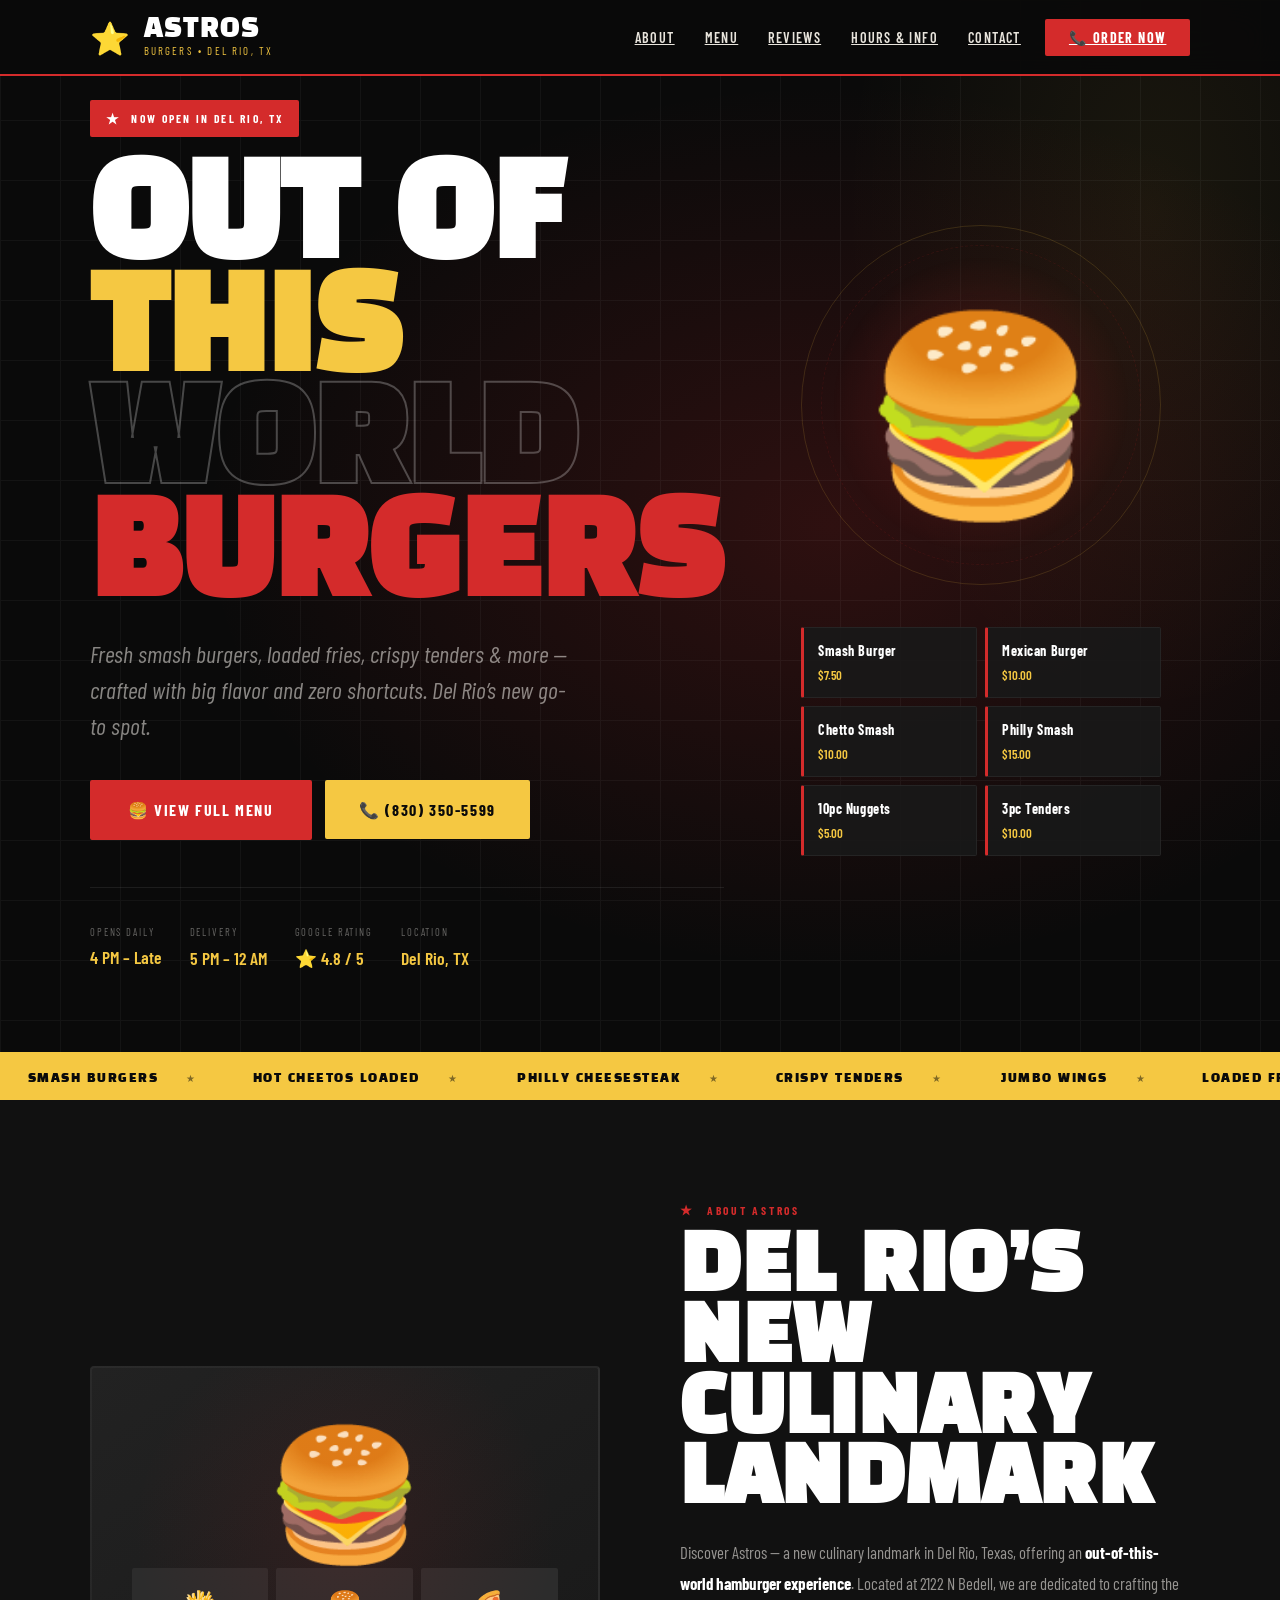
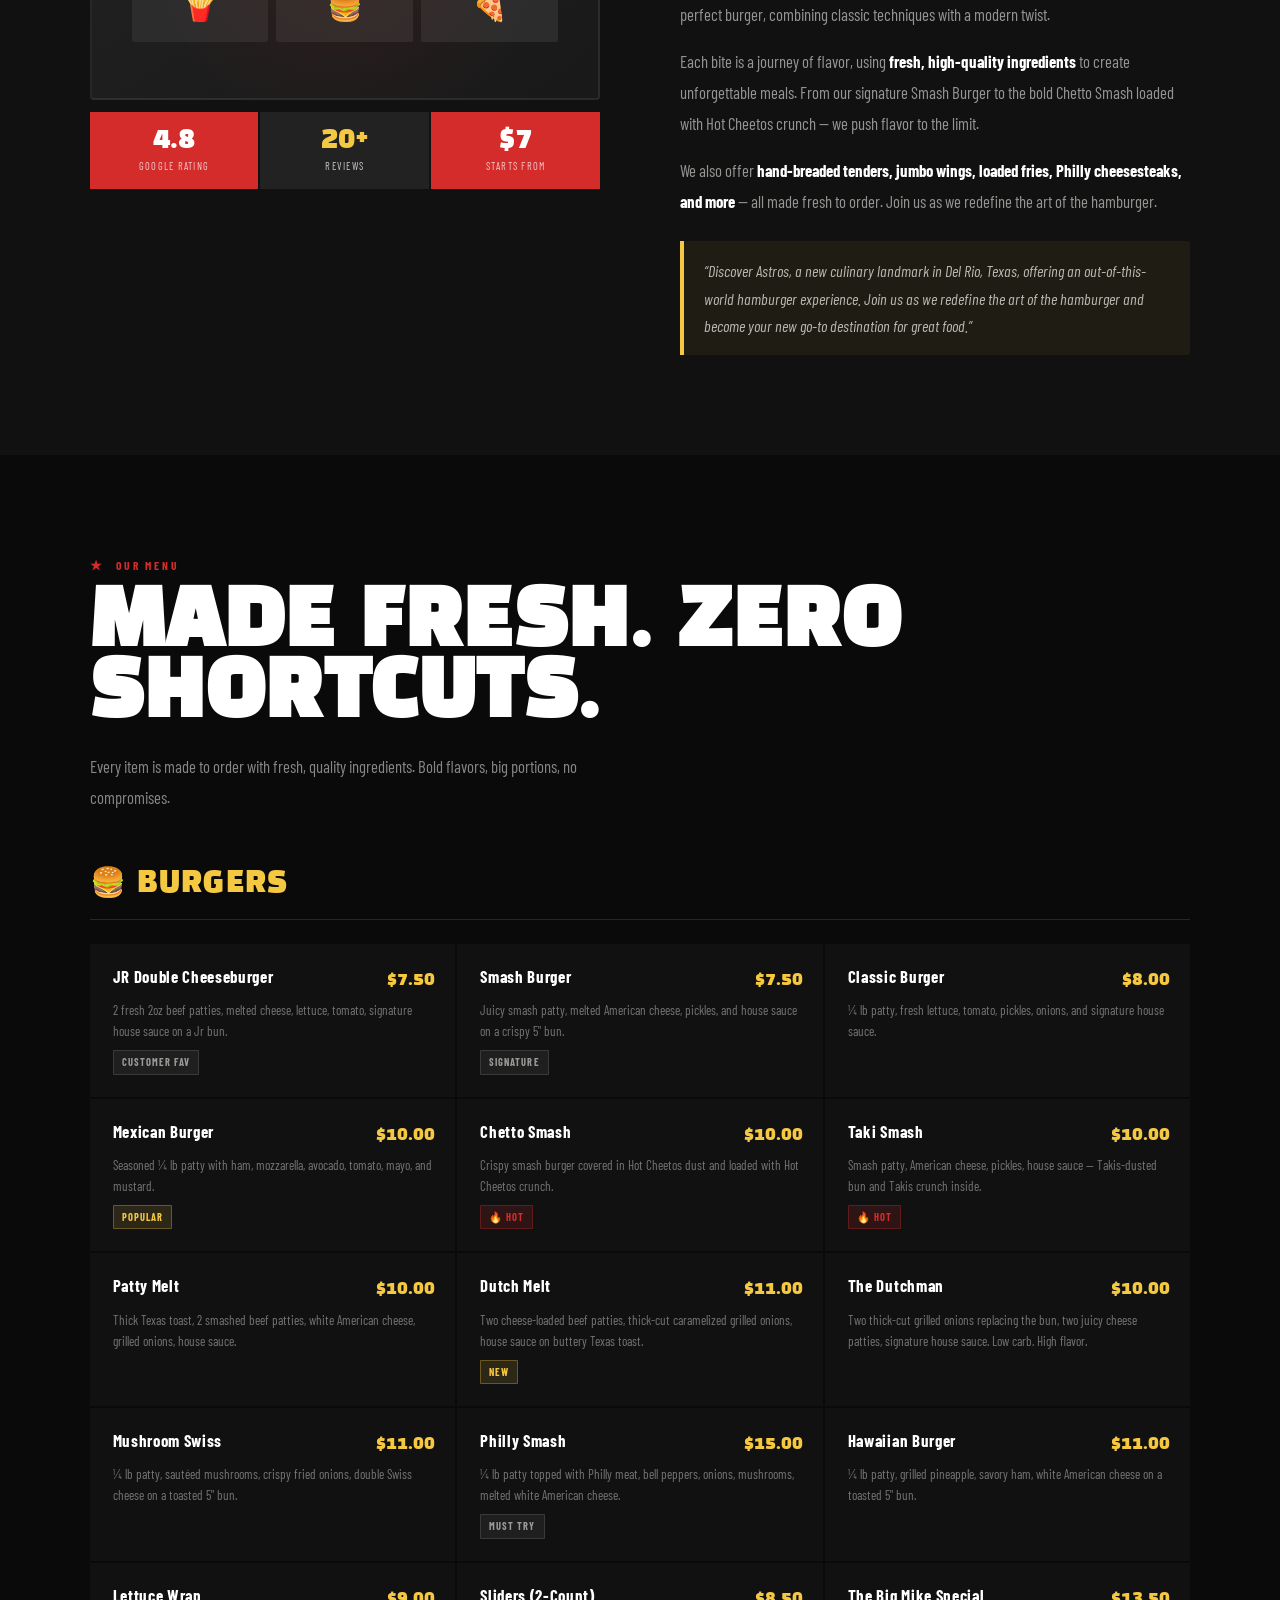
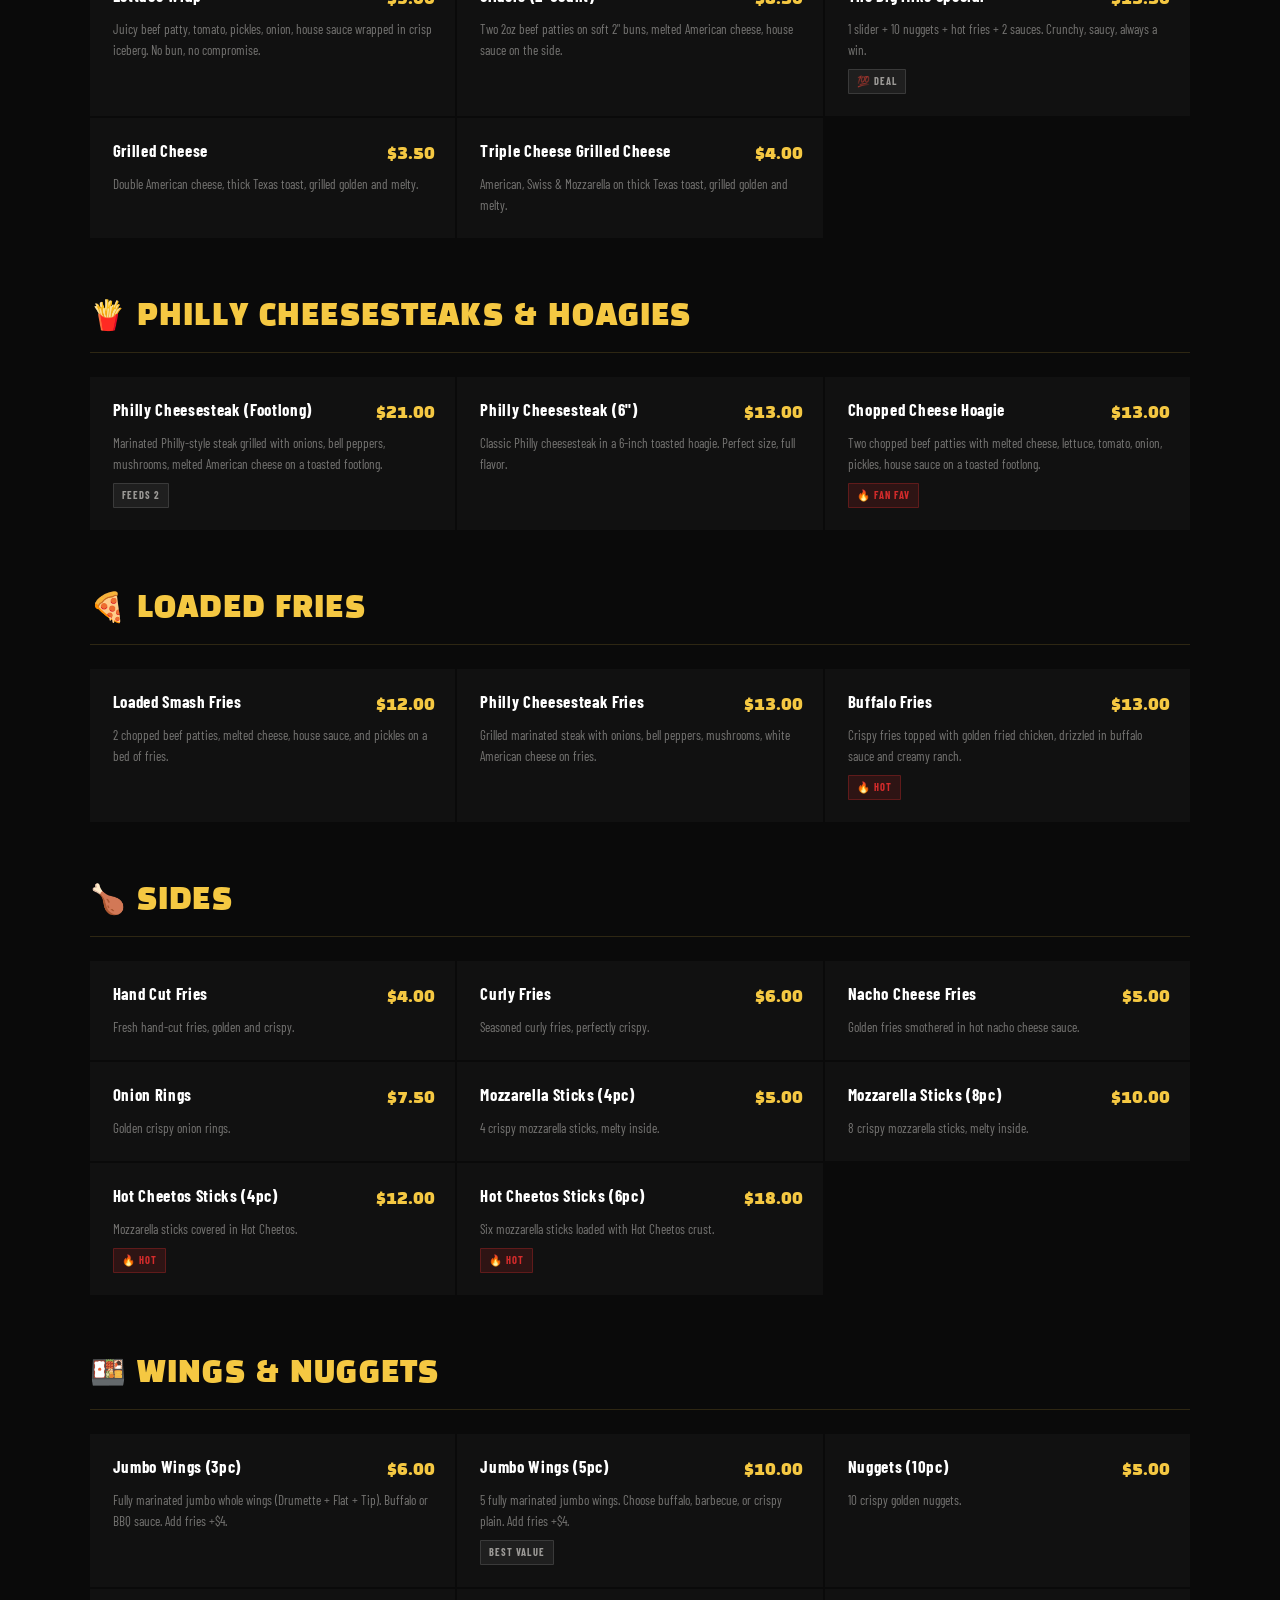
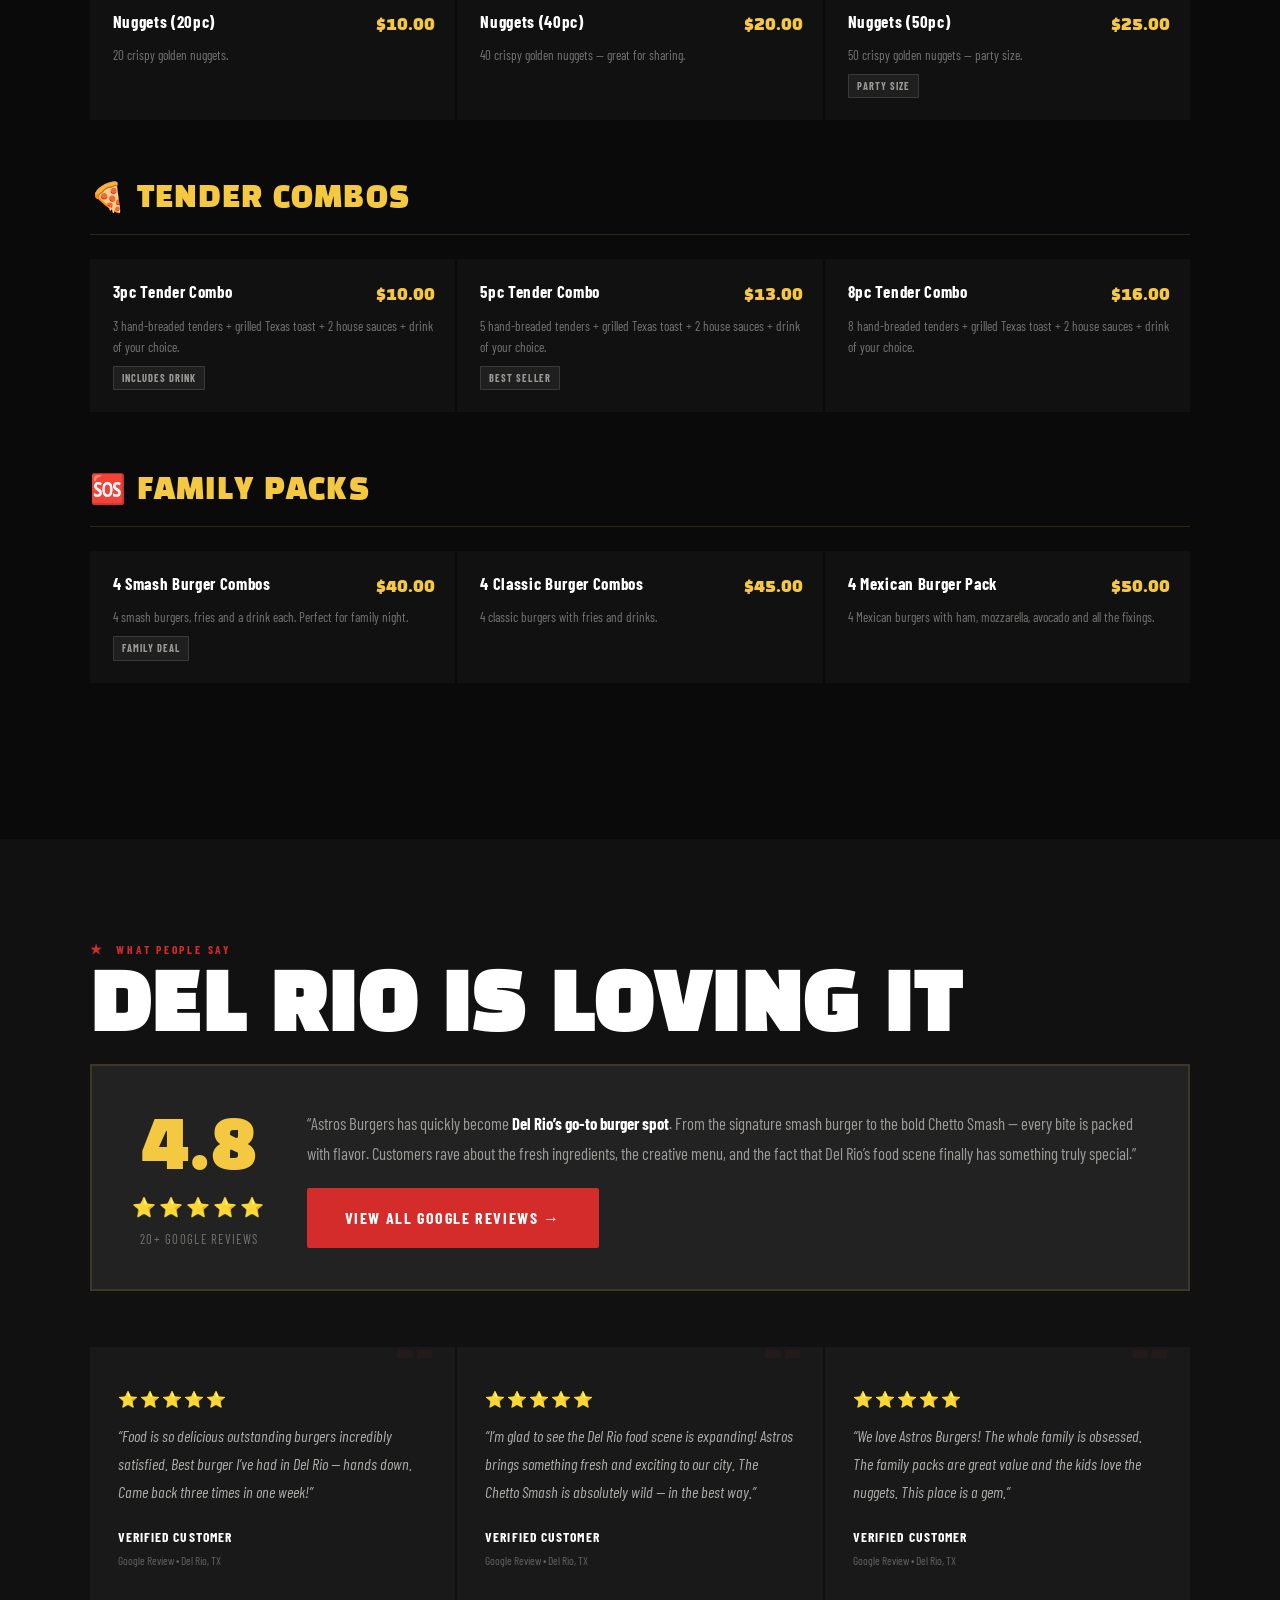
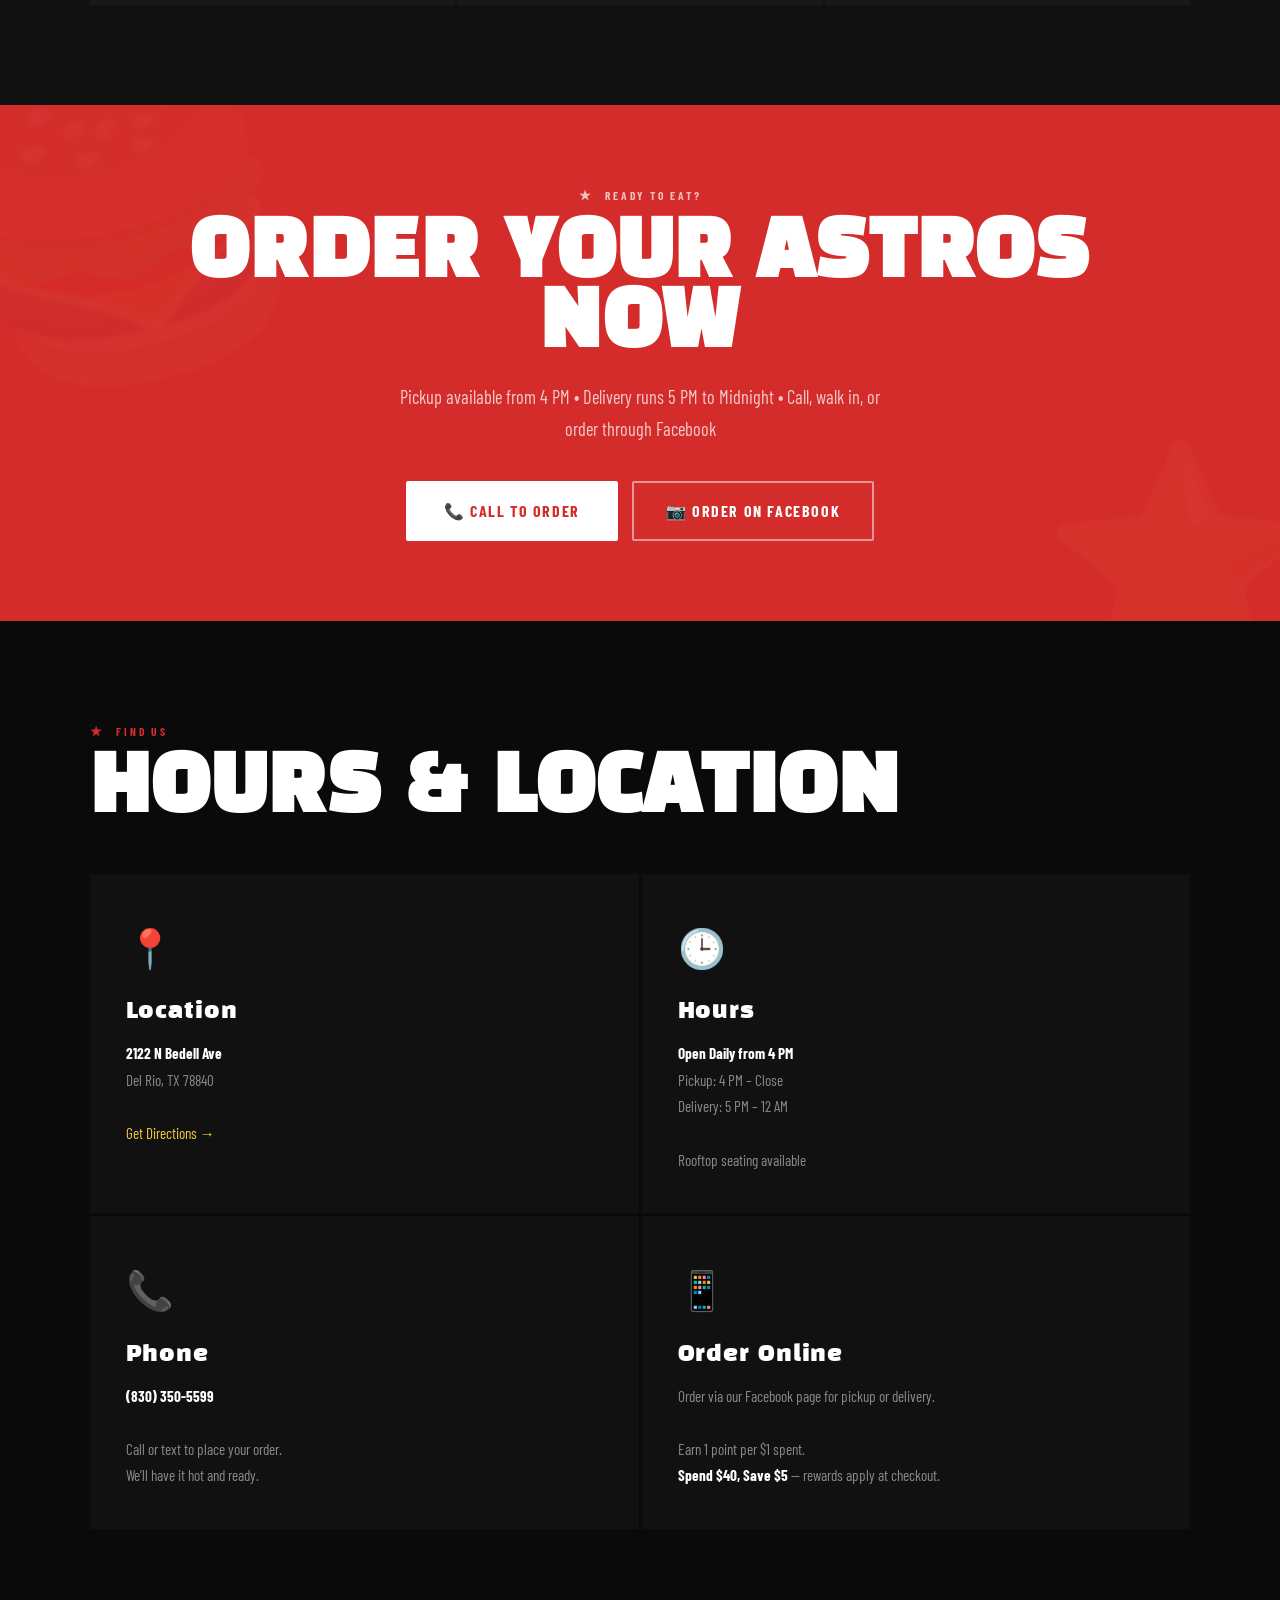
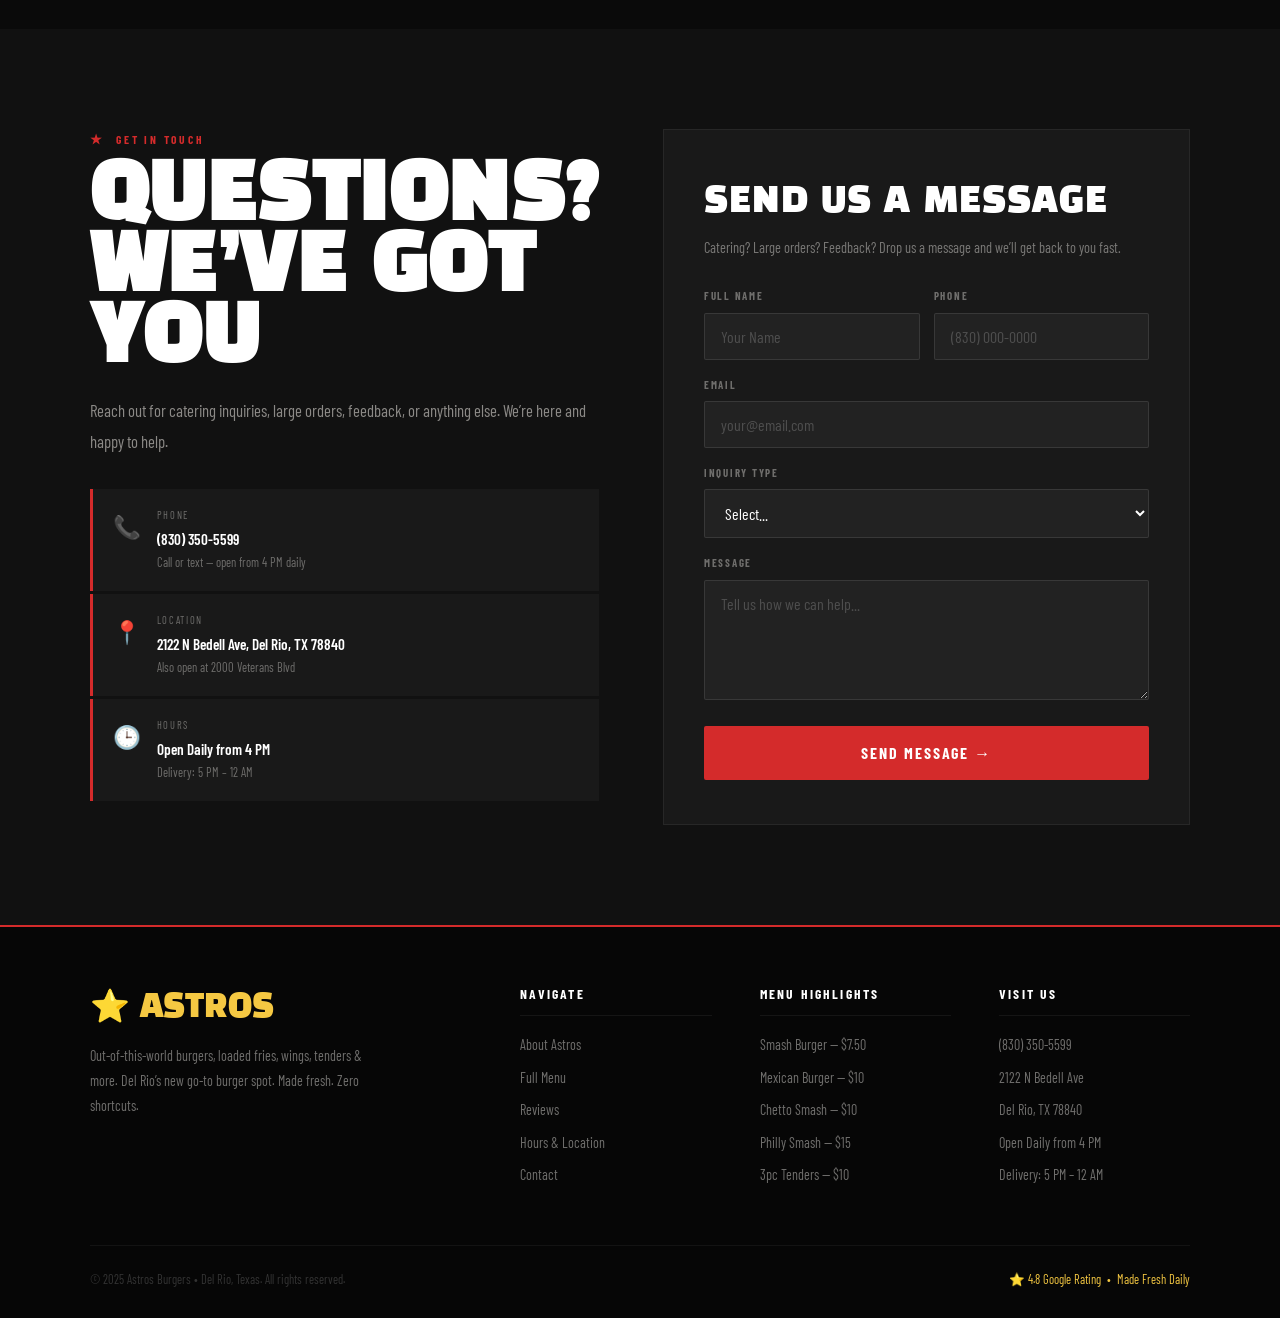
==== index.html @ 8524618f "Rename index (5).html to index.html" ====
<!DOCTYPE html>
<html lang="en">
<head>
<meta charset="UTF-8">
<meta name="viewport" content="width=device-width, initial-scale=1.0">
<title>Astros Burgers | Del Rio, Texas &mdash; Out-of-This-World Burgers</title>
<meta name="description" content="Astros Burgers in Del Rio, TX. Smash burgers, loaded fries, wings, tenders and more. Order pickup or delivery today.">
<link rel="preconnect" href="https://fonts.googleapis.com">
<link href="https://fonts.googleapis.com/css2?family=Black+Han+Sans&family=Barlow+Condensed:ital,wght@0,300;0,400;0,600;0,700;1,400;1,600&display=swap" rel="stylesheet">
<link rel="stylesheet" href="style.css">

</head>
<body>

<nav id="nav">
  <a href="#" class="nb">
    <span class="nb-star">&#11088;</span>
    <div class="nb-txt">
      <div class="nb-name">ASTROS</div>
      <div class="nb-sub">Burgers &bull; Del Rio, TX</div>
    </div>
  </a>
  <ul class="nl">
    <li><a href="#about">About</a></li>
    <li><a href="#menu">Menu</a></li>
    <li><a href="#reviews">Reviews</a></li>
    <li><a href="#info">Hours &amp; Info</a></li>
    <li><a href="#contact">Contact</a></li>
    <li><a href="tel:8303505599" class="octa">&#x1F4DE; Order Now</a></li>
  </ul>
  <button class="ham" onclick="toggleMenu()" aria-label="Menu">
    <span></span><span></span><span></span>
  </button>
</nav>
<div class="mob" id="mob">
  <a href="#about" onclick="toggleMenu()">About</a>
  <a href="#menu" onclick="toggleMenu()">Menu</a>
  <a href="#reviews" onclick="toggleMenu()">Reviews</a>
  <a href="#info" onclick="toggleMenu()">Hours &amp; Info</a>
  <a href="#contact" onclick="toggleMenu()">Contact</a>
  <a href="tel:8303505599" onclick="toggleMenu()">&#x1F4DE; Call to Order &rarr;</a>
</div>

<!-- HERO -->
<section id="hero">
  <div class="hero-bg"></div>
  <div class="hero-grid-lines"></div>
  <div class="hero-inner">
    <div class="hero-left">
      <div class="hero-badge">Now Open in Del Rio, TX</div>
      <h1 class="hero-h1">
        OUT OF<br>
        <span class="yellow">THIS</span><br>
        <span class="outline">WORLD</span><br>
        <span class="red">BURGERS</span>
      </h1>
      <p class="hero-tagline">Fresh smash burgers, loaded fries, crispy tenders &amp; more &mdash; crafted with big flavor and zero shortcuts. Del Rio&rsquo;s new go-to spot.</p>
      <div class="hero-btns">
        <a href="#menu" class="btn-red">&#127828; View Full Menu</a>
        <a href="tel:8303505599" class="btn-yellow">&#128222; (830) 350-5599</a>
      </div>
      <div class="hero-info">
        <div class="hi"><div class="hi-lbl">Opens Daily</div><div class="hi-val">4 PM &ndash; Late</div></div>
        <div class="hi"><div class="hi-lbl">Delivery</div><div class="hi-val">5 PM &ndash; 12 AM</div></div>
        <div class="hi"><div class="hi-lbl">Google Rating</div><div class="hi-val">&#11088; 4.8 / 5</div></div>
        <div class="hi"><div class="hi-lbl">Location</div><div class="hi-val">Del Rio, TX</div></div>
      </div>
    </div>
    <div class="hero-right">
      <div class="burger-visual">
        <div class="bring1"></div>
        <div class="bring2"></div>
        <div class="burger-circle">&#127828;</div>
      </div>
      <div class="hero-menu-preview">
        <div class="hmp"><div class="hmp-name">Smash Burger</div><div class="hmp-price">$7.50</div></div>
        <div class="hmp"><div class="hmp-name">Mexican Burger</div><div class="hmp-price">$10.00</div></div>
        <div class="hmp"><div class="hmp-name">Chetto Smash</div><div class="hmp-price">$10.00</div></div>
        <div class="hmp"><div class="hmp-name">Philly Smash</div><div class="hmp-price">$15.00</div></div>
        <div class="hmp"><div class="hmp-name">10pc Nuggets</div><div class="hmp-price">$5.00</div></div>
        <div class="hmp"><div class="hmp-name">3pc Tenders</div><div class="hmp-price">$10.00</div></div>
      </div>
    </div>
  </div>
</section>

<!-- TICKER -->
<div class="twrap">
  <div class="ttrack">
    <span class="ti">Smash Burgers</span><span class="ti">Hot Cheetos Loaded</span>
    <span class="ti">Philly Cheesesteak</span><span class="ti">Crispy Tenders</span>
    <span class="ti">Jumbo Wings</span><span class="ti">Loaded Fries</span>
    <span class="ti">Fresh Hand-Cut</span><span class="ti">Del Rio&rsquo;s Finest</span>
    <span class="ti">Open 4PM Daily</span><span class="ti">Delivery Until Midnight</span>
    <span class="ti">Smash Burgers</span><span class="ti">Hot Cheetos Loaded</span>
    <span class="ti">Philly Cheesesteak</span><span class="ti">Crispy Tenders</span>
    <span class="ti">Jumbo Wings</span><span class="ti">Loaded Fries</span>
    <span class="ti">Fresh Hand-Cut</span><span class="ti">Del Rio&rsquo;s Finest</span>
    <span class="ti">Open 4PM Daily</span><span class="ti">Delivery Until Midnight</span>
  </div>
</div>

<!-- ABOUT -->
<section id="about" class="sec sec-alt">
  <div class="about-grid">
    <div class="about-visual reveal">
      <div class="about-emoji-stack">
        <span class="aes-big">&#127828;</span>
        <div class="aes-sub">
          <div class="aes-item">&#127839;</div>
          <div class="aes-item">&#127828;</div>
          <div class="aes-item">&#127829;</div>
        </div>
      </div>
      <div class="about-badge-strip">
        <div class="abs"><div class="abs-n">4.8</div><div class="abs-l">Google Rating</div></div>
        <div class="abs" style="background:#222"><div class="abs-n" style="color:var(--yellow)">20+</div><div class="abs-l">Reviews</div></div>
        <div class="abs"><div class="abs-n">$7</div><div class="abs-l">Starts From</div></div>
      </div>
    </div>
    <div class="about-copy reveal">
      <div class="slbl">About Astros</div>
      <h2 class="stitle">DEL RIO&rsquo;S NEW CULINARY LANDMARK</h2>
      <p>Discover Astros &mdash; a new culinary landmark in Del Rio, Texas, offering an <strong>out-of-this-world hamburger experience</strong>. Located at 2122 N Bedell, we are dedicated to crafting the perfect burger, combining classic techniques with a modern twist.</p>
      <p>Each bite is a journey of flavor, using <strong>fresh, high-quality ingredients</strong> to create unforgettable meals. From our signature Smash Burger to the bold Chetto Smash loaded with Hot Cheetos crunch &mdash; we push flavor to the limit.</p>
      <p>We also offer <strong>hand-breaded tenders, jumbo wings, loaded fries, Philly cheesesteaks, and more</strong> &mdash; all made fresh to order. Join us as we redefine the art of the hamburger.</p>
      <div class="quote">&ldquo;Discover Astros, a new culinary landmark in Del Rio, Texas, offering an out-of-this-world hamburger experience. Join us as we redefine the art of the hamburger and become your new go-to destination for great food.&rdquo;</div>
    </div>
  </div>
</section>

<!-- MENU -->
<section id="menu" class="sec">
  <div class="slbl reveal">Our Menu</div>
  <h2 class="stitle reveal">MADE FRESH. ZERO SHORTCUTS.</h2>
  <p class="sdesc reveal">Every item is made to order with fresh, quality ingredients. Bold flavors, big portions, no compromises.</p>

  <div class="menu-section reveal" style="margin-top:48px">
    <div class="menu-section-title">&#127828; BURGERS</div>
    <div class="menu-grid">
      <div class="mi"><div class="mi-top"><div class="mi-name">JR Double Cheeseburger</div><div class="mi-price">$7.50</div></div><div class="mi-desc">2 fresh 2oz beef patties, melted cheese, lettuce, tomato, signature house sauce on a Jr bun.</div><span class="mi-tag tag-fan">Customer Fav</span></div>
      <div class="mi"><div class="mi-top"><div class="mi-name">Smash Burger</div><div class="mi-price">$7.50</div></div><div class="mi-desc">Juicy smash patty, melted American cheese, pickles, and house sauce on a crispy 5&quot; bun.</div><span class="mi-tag tag-fan">Signature</span></div>
      <div class="mi"><div class="mi-top"><div class="mi-name">Classic Burger</div><div class="mi-price">$8.00</div></div><div class="mi-desc">&frac14; lb patty, fresh lettuce, tomato, pickles, onions, and signature house sauce.</div></div>
      <div class="mi"><div class="mi-top"><div class="mi-name">Mexican Burger</div><div class="mi-price">$10.00</div></div><div class="mi-desc">Seasoned &frac14; lb patty with ham, mozzarella, avocado, tomato, mayo, and mustard.</div><span class="mi-tag tag-new">Popular</span></div>
      <div class="mi"><div class="mi-top"><div class="mi-name">Chetto Smash</div><div class="mi-price">$10.00</div></div><div class="mi-desc">Crispy smash burger covered in Hot Cheetos dust and loaded with Hot Cheetos crunch.</div><span class="mi-tag tag-hot">&#128293; Hot</span></div>
      <div class="mi"><div class="mi-top"><div class="mi-name">Taki Smash</div><div class="mi-price">$10.00</div></div><div class="mi-desc">Smash patty, American cheese, pickles, house sauce &mdash; Takis-dusted bun and Takis crunch inside.</div><span class="mi-tag tag-hot">&#128293; Hot</span></div>
      <div class="mi"><div class="mi-top"><div class="mi-name">Patty Melt</div><div class="mi-price">$10.00</div></div><div class="mi-desc">Thick Texas toast, 2 smashed beef patties, white American cheese, grilled onions, house sauce.</div></div>
      <div class="mi"><div class="mi-top"><div class="mi-name">Dutch Melt</div><div class="mi-price">$11.00</div></div><div class="mi-desc">Two cheese-loaded beef patties, thick-cut caramelized grilled onions, house sauce on buttery Texas toast.</div><span class="mi-tag tag-new">New</span></div>
      <div class="mi"><div class="mi-top"><div class="mi-name">The Dutchman</div><div class="mi-price">$10.00</div></div><div class="mi-desc">Two thick-cut grilled onions replacing the bun, two juicy cheese patties, signature house sauce. Low carb. High flavor.</div></div>
      <div class="mi"><div class="mi-top"><div class="mi-name">Mushroom Swiss</div><div class="mi-price">$11.00</div></div><div class="mi-desc">&frac14; lb patty, saut&eacute;ed mushrooms, crispy fried onions, double Swiss cheese on a toasted 5&quot; bun.</div></div>
      <div class="mi"><div class="mi-top"><div class="mi-name">Philly Smash</div><div class="mi-price">$15.00</div></div><div class="mi-desc">&frac14; lb patty topped with Philly meat, bell peppers, onions, mushrooms, melted white American cheese.</div><span class="mi-tag tag-fan">Must Try</span></div>
      <div class="mi"><div class="mi-top"><div class="mi-name">Hawaiian Burger</div><div class="mi-price">$11.00</div></div><div class="mi-desc">&frac14; lb patty, grilled pineapple, savory ham, white American cheese on a toasted 5&quot; bun.</div></div>
      <div class="mi"><div class="mi-top"><div class="mi-name">Lettuce Wrap</div><div class="mi-price">$9.00</div></div><div class="mi-desc">Juicy beef patty, tomato, pickles, onion, house sauce wrapped in crisp iceberg. No bun, no compromise.</div></div>
      <div class="mi"><div class="mi-top"><div class="mi-name">Sliders (2-Count)</div><div class="mi-price">$8.50</div></div><div class="mi-desc">Two 2oz beef patties on soft 2&quot; buns, melted American cheese, house sauce on the side.</div></div>
      <div class="mi"><div class="mi-top"><div class="mi-name">The Big Mike Special</div><div class="mi-price">$13.50</div></div><div class="mi-desc">1 slider + 10 nuggets + hot fries + 2 sauces. Crunchy, saucy, always a win.</div><span class="mi-tag tag-fan">&#x1F4AF; Deal</span></div>
      <div class="mi"><div class="mi-top"><div class="mi-name">Grilled Cheese</div><div class="mi-price">$3.50</div></div><div class="mi-desc">Double American cheese, thick Texas toast, grilled golden and melty.</div></div>
      <div class="mi"><div class="mi-top"><div class="mi-name">Triple Cheese Grilled Cheese</div><div class="mi-price">$4.00</div></div><div class="mi-desc">American, Swiss &amp; Mozzarella on thick Texas toast, grilled golden and melty.</div></div>
    </div>
  </div>

  <div class="menu-section reveal">
    <div class="menu-section-title">&#127839; PHILLY CHEESESTEAKS &amp; HOAGIES</div>
    <div class="menu-grid">
      <div class="mi"><div class="mi-top"><div class="mi-name">Philly Cheesesteak (Footlong)</div><div class="mi-price">$21.00</div></div><div class="mi-desc">Marinated Philly-style steak grilled with onions, bell peppers, mushrooms, melted American cheese on a toasted footlong.</div><span class="mi-tag tag-fan">Feeds 2</span></div>
      <div class="mi"><div class="mi-top"><div class="mi-name">Philly Cheesesteak (6&quot;)</div><div class="mi-price">$13.00</div></div><div class="mi-desc">Classic Philly cheesesteak in a 6-inch toasted hoagie. Perfect size, full flavor.</div></div>
      <div class="mi"><div class="mi-top"><div class="mi-name">Chopped Cheese Hoagie</div><div class="mi-price">$13.00</div></div><div class="mi-desc">Two chopped beef patties with melted cheese, lettuce, tomato, onion, pickles, house sauce on a toasted footlong.</div><span class="mi-tag tag-hot">&#128293; Fan Fav</span></div>
    </div>
  </div>

  <div class="menu-section reveal">
    <div class="menu-section-title">&#127829; LOADED FRIES</div>
    <div class="menu-grid">
      <div class="mi"><div class="mi-top"><div class="mi-name">Loaded Smash Fries</div><div class="mi-price">$12.00</div></div><div class="mi-desc">2 chopped beef patties, melted cheese, house sauce, and pickles on a bed of fries.</div></div>
      <div class="mi"><div class="mi-top"><div class="mi-name">Philly Cheesesteak Fries</div><div class="mi-price">$13.00</div></div><div class="mi-desc">Grilled marinated steak with onions, bell peppers, mushrooms, white American cheese on fries.</div></div>
      <div class="mi"><div class="mi-top"><div class="mi-name">Buffalo Fries</div><div class="mi-price">$13.00</div></div><div class="mi-desc">Crispy fries topped with golden fried chicken, drizzled in buffalo sauce and creamy ranch.</div><span class="mi-tag tag-hot">&#128293; Hot</span></div>
    </div>
  </div>

  <div class="menu-section reveal">
    <div class="menu-section-title">&#127831; SIDES</div>
    <div class="menu-grid">
      <div class="mi"><div class="mi-top"><div class="mi-name">Hand Cut Fries</div><div class="mi-price">$4.00</div></div><div class="mi-desc">Fresh hand-cut fries, golden and crispy.</div></div>
      <div class="mi"><div class="mi-top"><div class="mi-name">Curly Fries</div><div class="mi-price">$6.00</div></div><div class="mi-desc">Seasoned curly fries, perfectly crispy.</div></div>
      <div class="mi"><div class="mi-top"><div class="mi-name">Nacho Cheese Fries</div><div class="mi-price">$5.00</div></div><div class="mi-desc">Golden fries smothered in hot nacho cheese sauce.</div></div>
      <div class="mi"><div class="mi-top"><div class="mi-name">Onion Rings</div><div class="mi-price">$7.50</div></div><div class="mi-desc">Golden crispy onion rings.</div></div>
      <div class="mi"><div class="mi-top"><div class="mi-name">Mozzarella Sticks (4pc)</div><div class="mi-price">$5.00</div></div><div class="mi-desc">4 crispy mozzarella sticks, melty inside.</div></div>
      <div class="mi"><div class="mi-top"><div class="mi-name">Mozzarella Sticks (8pc)</div><div class="mi-price">$10.00</div></div><div class="mi-desc">8 crispy mozzarella sticks, melty inside.</div></div>
      <div class="mi"><div class="mi-top"><div class="mi-name">Hot Cheetos Sticks (4pc)</div><div class="mi-price">$12.00</div></div><div class="mi-desc">Mozzarella sticks covered in Hot Cheetos.</div><span class="mi-tag tag-hot">&#128293; Hot</span></div>
      <div class="mi"><div class="mi-top"><div class="mi-name">Hot Cheetos Sticks (6pc)</div><div class="mi-price">$18.00</div></div><div class="mi-desc">Six mozzarella sticks loaded with Hot Cheetos crust.</div><span class="mi-tag tag-hot">&#128293; Hot</span></div>
    </div>
  </div>

  <div class="menu-section reveal">
    <div class="menu-section-title">&#127857; WINGS &amp; NUGGETS</div>
    <div class="menu-grid">
      <div class="mi"><div class="mi-top"><div class="mi-name">Jumbo Wings (3pc)</div><div class="mi-price">$6.00</div></div><div class="mi-desc">Fully marinated jumbo whole wings (Drumette + Flat + Tip). Buffalo or BBQ sauce. Add fries +$4.</div></div>
      <div class="mi"><div class="mi-top"><div class="mi-name">Jumbo Wings (5pc)</div><div class="mi-price">$10.00</div></div><div class="mi-desc">5 fully marinated jumbo wings. Choose buffalo, barbecue, or crispy plain. Add fries +$4.</div><span class="mi-tag tag-fan">Best Value</span></div>
      <div class="mi"><div class="mi-top"><div class="mi-name">Nuggets (10pc)</div><div class="mi-price">$5.00</div></div><div class="mi-desc">10 crispy golden nuggets.</div></div>
      <div class="mi"><div class="mi-top"><div class="mi-name">Nuggets (20pc)</div><div class="mi-price">$10.00</div></div><div class="mi-desc">20 crispy golden nuggets.</div></div>
      <div class="mi"><div class="mi-top"><div class="mi-name">Nuggets (40pc)</div><div class="mi-price">$20.00</div></div><div class="mi-desc">40 crispy golden nuggets &mdash; great for sharing.</div></div>
      <div class="mi"><div class="mi-top"><div class="mi-name">Nuggets (50pc)</div><div class="mi-price">$25.00</div></div><div class="mi-desc">50 crispy golden nuggets &mdash; party size.</div><span class="mi-tag tag-fan">Party Size</span></div>
    </div>
  </div>

  <div class="menu-section reveal">
    <div class="menu-section-title">&#127829; TENDER COMBOS</div>
    <div class="menu-grid">
      <div class="mi"><div class="mi-top"><div class="mi-name">3pc Tender Combo</div><div class="mi-price">$10.00</div></div><div class="mi-desc">3 hand-breaded tenders + grilled Texas toast + 2 house sauces + drink of your choice.</div><span class="mi-tag tag-fan">Includes Drink</span></div>
      <div class="mi"><div class="mi-top"><div class="mi-name">5pc Tender Combo</div><div class="mi-price">$13.00</div></div><div class="mi-desc">5 hand-breaded tenders + grilled Texas toast + 2 house sauces + drink of your choice.</div><span class="mi-tag tag-fan">Best Seller</span></div>
      <div class="mi"><div class="mi-top"><div class="mi-name">8pc Tender Combo</div><div class="mi-price">$16.00</div></div><div class="mi-desc">8 hand-breaded tenders + grilled Texas toast + 2 house sauces + drink of your choice.</div></div>
    </div>
  </div>

  <div class="menu-section reveal">
    <div class="menu-section-title">&#127384; FAMILY PACKS</div>
    <div class="menu-grid">
      <div class="mi"><div class="mi-top"><div class="mi-name">4 Smash Burger Combos</div><div class="mi-price">$40.00</div></div><div class="mi-desc">4 smash burgers, fries and a drink each. Perfect for family night.</div><span class="mi-tag tag-fan">Family Deal</span></div>
      <div class="mi"><div class="mi-top"><div class="mi-name">4 Classic Burger Combos</div><div class="mi-price">$45.00</div></div><div class="mi-desc">4 classic burgers with fries and drinks.</div></div>
      <div class="mi"><div class="mi-top"><div class="mi-name">4 Mexican Burger Pack</div><div class="mi-price">$50.00</div></div><div class="mi-desc">4 Mexican burgers with ham, mozzarella, avocado and all the fixings.</div></div>
    </div>
  </div>
</section>

<!-- REVIEWS -->
<section id="reviews" class="sec sec-alt">
  <div class="slbl reveal">What People Say</div>
  <h2 class="stitle reveal">DEL RIO IS LOVING IT</h2>
  <div class="rating-bar reveal">
    <div class="rb-big">
      <div class="rb-num">4.8</div>
      <div class="rb-stars">&#11088;&#11088;&#11088;&#11088;&#11088;</div>
      <div class="rb-count">20+ Google Reviews</div>
    </div>
    <div class="rb-right">
      <p>&ldquo;Astros Burgers has quickly become <strong>Del Rio&rsquo;s go-to burger spot</strong>. From the signature smash burger to the bold Chetto Smash &mdash; every bite is packed with flavor. Customers rave about the fresh ingredients, the creative menu, and the fact that Del Rio&rsquo;s food scene finally has something truly special.&rdquo;</p>
      <a href="https://www.google.com/search?q=astros+del+rio+reviews" target="_blank" class="btn-red" style="display:inline-flex;text-decoration:none;margin-top:4px">View All Google Reviews &rarr;</a>
    </div>
  </div>
  <div class="rev-grid reveal">
    <div class="rc">
      <div class="stars">&#11088;&#11088;&#11088;&#11088;&#11088;</div>
      <p class="rc-text">&ldquo;Food is so delicious outstanding burgers incredibly satisfied. Best burger I&rsquo;ve had in Del Rio &mdash; hands down. Came back three times in one week!&rdquo;</p>
      <div class="rc-name">Verified Customer</div>
      <div class="rc-via">Google Review &bull; Del Rio, TX</div>
    </div>
    <div class="rc">
      <div class="stars">&#11088;&#11088;&#11088;&#11088;&#11088;</div>
      <p class="rc-text">&ldquo;I&rsquo;m glad to see the Del Rio food scene is expanding! Astros brings something fresh and exciting to our city. The Chetto Smash is absolutely wild &mdash; in the best way.&rdquo;</p>
      <div class="rc-name">Verified Customer</div>
      <div class="rc-via">Google Review &bull; Del Rio, TX</div>
    </div>
    <div class="rc">
      <div class="stars">&#11088;&#11088;&#11088;&#11088;&#11088;</div>
      <p class="rc-text">&ldquo;We love Astros Burgers! The whole family is obsessed. The family packs are great value and the kids love the nuggets. This place is a gem.&rdquo;</p>
      <div class="rc-name">Verified Customer</div>
      <div class="rc-via">Google Review &bull; Del Rio, TX</div>
    </div>
  </div>
</section>

<!-- ORDER CTA -->
<section id="order-cta">
  <div class="octa-inner reveal">
    <div class="slbl" style="justify-content:center;color:rgba(255,255,255,.7)">Ready to Eat?</div>
    <h2 class="stitle" style="text-align:center">ORDER YOUR ASTROS NOW</h2>
    <p>Pickup available from 4 PM &bull; Delivery runs 5 PM to Midnight &bull; Call, walk in, or order through Facebook</p>
    <div class="octa-btns">
      <a href="tel:8303505599" class="btn-white">&#128222; Call to Order</a>
      <a href="https://www.facebook.com/Marieshousekeeping25" target="_blank" class="btn-outline-white">&#128247; Order on Facebook</a>
    </div>
  </div>
</section>

<!-- INFO -->
<section id="info" class="sec">
  <div class="slbl reveal">Find Us</div>
  <h2 class="stitle reveal">HOURS &amp; LOCATION</h2>
  <div class="info-grid reveal" style="margin-top:48px">
    <div class="ic">
      <span class="ic-ico">&#x1F4CD;</span>
      <div class="ic-t">Location</div>
      <div class="ic-d">
        <strong>2122 N Bedell Ave</strong><br>
        Del Rio, TX 78840<br><br>
        <a href="https://maps.google.com/?q=2122+N+Bedell+Ave+Del+Rio+TX" target="_blank">Get Directions &rarr;</a>
      </div>
    </div>
    <div class="ic">
      <span class="ic-ico">&#x1F552;</span>
      <div class="ic-t">Hours</div>
      <div class="ic-d">
        <strong>Open Daily from 4 PM</strong><br>
        Pickup: 4 PM &ndash; Close<br>
        Delivery: 5 PM &ndash; 12 AM<br><br>
        Rooftop seating available
      </div>
    </div>
    <div class="ic">
      <span class="ic-ico">&#x1F4DE;</span>
      <div class="ic-t">Phone</div>
      <div class="ic-d">
        <a href="tel:8303505599"><strong>(830) 350-5599</strong></a><br><br>
        Call or text to place your order.<br>
        We&rsquo;ll have it hot and ready.
      </div>
    </div>
    <div class="ic">
      <span class="ic-ico">&#x1F4F1;</span>
      <div class="ic-t">Order Online</div>
      <div class="ic-d">
        Order via our Facebook page for pickup or delivery.<br><br>
        Earn 1 point per $1 spent.<br>
        <strong>Spend $40, Save $5</strong> &mdash; rewards apply at checkout.
      </div>
    </div>
  </div>
</section>

<!-- CONTACT -->
<section id="contact" class="sec sec-alt">
  <div class="ct-grid">
    <div class="reveal">
      <div class="slbl">Get In Touch</div>
      <h2 class="stitle">QUESTIONS? WE&rsquo;VE GOT YOU</h2>
      <p class="sdesc">Reach out for catering inquiries, large orders, feedback, or anything else. We&rsquo;re here and happy to help.</p>
      <div class="cms">
        <a href="tel:8303505599" class="cm"><span class="cm-ico">&#x1F4DE;</span><div><div class="cm-lbl">Phone</div><div class="cm-val">(830) 350-5599</div><div class="cm-sub">Call or text &mdash; open from 4 PM daily</div></div></a>
        <div class="cm" style="cursor:default"><span class="cm-ico">&#x1F4CD;</span><div><div class="cm-lbl">Location</div><div class="cm-val">2122 N Bedell Ave, Del Rio, TX 78840</div><div class="cm-sub">Also open at 2000 Veterans Blvd</div></div></div>
        <div class="cm" style="cursor:default"><span class="cm-ico">&#x1F552;</span><div><div class="cm-lbl">Hours</div><div class="cm-val">Open Daily from 4 PM</div><div class="cm-sub">Delivery: 5 PM &ndash; 12 AM</div></div></div>
      </div>
    </div>
    <div class="cf reveal">
      <div class="cf-t">SEND US A MESSAGE</div>
      <div class="cf-s">Catering? Large orders? Feedback? Drop us a message and we&rsquo;ll get back to you fast.</div>
      <div class="fr">
        <div class="fg"><label>Full Name</label><input type="text" placeholder="Your Name"></div>
        <div class="fg"><label>Phone</label><input type="tel" placeholder="(830) 000-0000"></div>
      </div>
      <div class="fg"><label>Email</label><input type="email" placeholder="your@email.com"></div>
      <div class="fg"><label>Inquiry Type</label>
        <select>
          <option value="">Select...</option>
          <option>Catering / Large Order</option>
          <option>General Feedback</option>
          <option>Menu Question</option>
          <option>Hours / Location</option>
          <option>Other</option>
        </select>
      </div>
      <div class="fg"><label>Message</label><textarea placeholder="Tell us how we can help..."></textarea></div>
      <button class="fsub" onclick="handleSubmit()">Send Message &rarr;</button>
    </div>
  </div>
</section>

<!-- FOOTER -->
<footer>
  <div class="fg2">
    <div>
      <div class="fl-name">&#11088; ASTROS</div>
      <p class="fl-p">Out-of-this-world burgers, loaded fries, wings, tenders &amp; more. Del Rio&rsquo;s new go-to burger spot. Made fresh. Zero shortcuts.</p>
    </div>
    <div class="fc">
      <h4>Navigate</h4>
      <a href="#about">About Astros</a>
      <a href="#menu">Full Menu</a>
      <a href="#reviews">Reviews</a>
      <a href="#info">Hours &amp; Location</a>
      <a href="#contact">Contact</a>
    </div>
    <div class="fc">
      <h4>Menu Highlights</h4>
      <span>Smash Burger &mdash; $7.50</span>
      <span>Mexican Burger &mdash; $10</span>
      <span>Chetto Smash &mdash; $10</span>
      <span>Philly Smash &mdash; $15</span>
      <span>3pc Tenders &mdash; $10</span>
    </div>
    <div class="fc">
      <h4>Visit Us</h4>
      <a href="tel:8303505599">(830) 350-5599</a>
      <span>2122 N Bedell Ave</span>
      <span>Del Rio, TX 78840</span>
      <span>Open Daily from 4 PM</span>
      <span>Delivery: 5 PM &ndash; 12 AM</span>
    </div>
  </div>
  <div class="fbot">
    <p>&copy; 2025 Astros Burgers &bull; Del Rio, Texas. All rights reserved.</p>
    <p class="yel">&#11088; 4.8 Google Rating &nbsp;&bull;&nbsp; Made Fresh Daily</p>
  </div>
</footer>

<script src="script.js"></script>

</body>
</html>
---- style.css ----
*,*::before,*::after{box-sizing:border-box;margin:0;padding:0}
html{scroll-behavior:smooth}
body{font-family:'Barlow Condensed',sans-serif;background:#0a0a0a;color:#f0ede8;overflow-x:hidden;line-height:1.6}
:root{
  --red:#d42b2b;--red2:#f03333;--red3:#ff4444;
  --yellow:#f5c842;--yellow2:#ffd95c;
  --black:#0a0a0a;--b2:#111;--b3:#191919;--b4:#222;--b5:#2c2c2c;
  --cream:#f0ede8;--cream2:#e8e4dc;
  --g:clamp(28px,7vw,120px);
}
::-webkit-scrollbar{width:4px}
::-webkit-scrollbar-track{background:var(--black)}
::-webkit-scrollbar-thumb{background:var(--red)}

/* NAV */
#nav{
  position:fixed;top:0;left:0;right:0;z-index:1000;
  display:flex;align-items:center;justify-content:space-between;
  padding:0 var(--g);height:76px;
  background:rgba(10,10,10,0.95);
  backdrop-filter:blur(20px);
  border-bottom:2px solid var(--red);
  transition:height .3s;
}
#nav.scrolled{height:60px}
.nb{display:flex;align-items:center;gap:14px;text-decoration:none}
.nb-star{font-size:2rem;line-height:1;animation:twinkle 2s ease-in-out infinite}
@keyframes twinkle{0%,100%{opacity:1;transform:scale(1)}50%{opacity:.7;transform:scale(1.15)}}
.nb-txt{line-height:1.1}
.nb-name{font-family:'Black Han Sans',sans-serif;font-size:1.6rem;letter-spacing:.04em;color:#fff;line-height:1}
.nb-sub{font-size:.68rem;letter-spacing:.2em;text-transform:uppercase;color:var(--yellow);margin-top:2px}
.nl{display:flex;gap:2px;list-style:none;align-items:center}
.nl a{font-family:'Barlow Condensed',sans-serif;font-size:.88rem;font-weight:600;letter-spacing:.1em;text-transform:uppercase;color:var(--cream2);padding:8px 14px;white-space:nowrap;transition:color .2s}
.nl a:hover{color:var(--yellow)}
.nl .octa{background:var(--red);color:#fff !important;padding:10px 24px;font-weight:700;margin-left:8px;border-radius:2px;transition:background .2s,transform .2s,box-shadow .2s}
.nl .octa:hover{background:var(--red2);transform:translateY(-1px);box-shadow:0 6px 20px rgba(212,43,43,.5)}
.ham{display:none;flex-direction:column;gap:5px;background:none;border:none;cursor:pointer;padding:4px}
.ham span{display:block;width:26px;height:2px;background:#fff;border-radius:1px;transition:.3s}
.mob{display:none;position:fixed;top:76px;left:0;right:0;z-index:999;background:var(--b2);border-bottom:2px solid var(--red);padding:20px var(--g);transform:translateY(-110%);transition:transform .3s}
.mob.open{transform:none}
.mob a{display:block;padding:13px 0;font-family:'Barlow Condensed',sans-serif;font-size:1.1rem;letter-spacing:.1em;text-transform:uppercase;color:var(--cream2);border-bottom:1px solid rgba(255,255,255,.06);transition:color .2s}
.mob a:hover,.mob a:last-child{color:var(--yellow);border:none}

/* HERO */
#hero{
  position:relative;min-height:100vh;
  display:flex;align-items:center;
  overflow:hidden;background:var(--black);
}
.hero-bg{
  position:absolute;inset:0;
  background:
    radial-gradient(ellipse 70% 60% at 65% 50%,rgba(212,43,43,.18) 0%,transparent 70%),
    radial-gradient(ellipse 40% 80% at 90% 20%,rgba(245,200,66,.07) 0%,transparent 60%);
}
.hero-grid-lines{
  position:absolute;inset:0;opacity:.04;
  background-image:
    linear-gradient(rgba(255,255,255,1) 1px,transparent 1px),
    linear-gradient(90deg,rgba(255,255,255,1) 1px,transparent 1px);
  background-size:60px 60px;
}
.hero-inner{
  position:relative;z-index:2;
  display:grid;grid-template-columns:1fr 1fr;
  width:100%;padding:0 var(--g);min-height:100vh;align-items:center;
}
.hero-left{padding:100px 48px 80px 0}
.hero-badge{
  display:inline-flex;align-items:center;gap:10px;
  background:var(--red);color:#fff;
  font-family:'Barlow Condensed',sans-serif;font-size:.72rem;font-weight:700;
  letter-spacing:.2em;text-transform:uppercase;
  padding:7px 16px;border-radius:2px;margin-bottom:28px;
  animation:fu .5s ease both;
}
.hero-badge::before{content:'★';font-size:.9rem}
.hero-h1{
  font-family:'Black Han Sans',sans-serif;
  font-size:clamp(4rem,10vw,9rem);
  line-height:.88;color:#fff;
  margin-bottom:8px;
  animation:fu .5s .08s ease both;
}
.hero-h1 .yellow{color:var(--yellow)}
.hero-h1 .outline{-webkit-text-stroke:2px rgba(255,255,255,.25);color:transparent}
.hero-h1 .red{color:var(--red)}
.hero-tagline{
  font-family:'Barlow Condensed',sans-serif;font-size:clamp(1.1rem,2vw,1.5rem);
  font-weight:400;font-style:italic;
  color:rgba(240,237,232,.55);line-height:1.5;
  max-width:480px;margin:20px 0 36px;
  animation:fu .5s .16s ease both;
}
.hero-btns{display:flex;gap:14px;flex-wrap:wrap;animation:fu .5s .24s ease both}
.btn-red{
  background:var(--red);color:#fff;
  padding:15px 36px;font-family:'Barlow Condensed',sans-serif;
  font-size:1rem;font-weight:700;letter-spacing:.1em;text-transform:uppercase;
  border:2px solid var(--red);border-radius:2px;
  display:inline-flex;align-items:center;gap:8px;
  transition:background .2s,transform .2s,box-shadow .2s;
  cursor:pointer;text-decoration:none;
}
.btn-red:hover{background:var(--red2);border-color:var(--red2);transform:translateY(-2px);box-shadow:0 10px 28px rgba(212,43,43,.45)}
.btn-yellow{
  background:var(--yellow);color:#0a0a0a;
  padding:13px 32px;font-family:'Barlow Condensed',sans-serif;
  font-size:1rem;font-weight:700;letter-spacing:.1em;text-transform:uppercase;
  border:2px solid var(--yellow);border-radius:2px;
  display:inline-flex;align-items:center;gap:8px;
  transition:background .2s,transform .2s;text-decoration:none;
}
.btn-yellow:hover{background:var(--yellow2);border-color:var(--yellow2);transform:translateY(-2px)}
.hero-info{
  display:flex;gap:28px;flex-wrap:wrap;
  margin-top:48px;padding-top:36px;
  border-top:1px solid rgba(255,255,255,.08);
  animation:fu .5s .32s ease both;
}
.hi{display:flex;flex-direction:column;gap:3px}
.hi-lbl{font-size:.65rem;letter-spacing:.18em;text-transform:uppercase;color:rgba(240,237,232,.4)}
.hi-val{font-family:'Barlow Condensed',sans-serif;font-size:1.1rem;font-weight:600;color:var(--yellow)}
.hero-right{
  display:flex;flex-direction:column;align-items:center;justify-content:center;
  padding:100px 0 80px;
  animation:fu .7s .2s ease both;
}
.burger-visual{
  position:relative;width:380px;height:380px;
  display:flex;align-items:center;justify-content:center;
}
.burger-circle{
  width:300px;height:300px;border-radius:50%;
  background:radial-gradient(circle,rgba(212,43,43,.25) 0%,transparent 70%);
  display:flex;align-items:center;justify-content:center;
  font-size:12rem;line-height:1;
  animation:float 4s ease-in-out infinite;
  position:relative;z-index:2;
}
.bring1{position:absolute;width:360px;height:360px;border-radius:50%;border:1px solid rgba(245,200,66,.15);animation:spin 15s linear infinite}
.bring2{position:absolute;width:320px;height:320px;border-radius:50%;border:1px dashed rgba(212,43,43,.12);animation:spin 25s linear infinite reverse}
.hero-menu-preview{
  display:grid;grid-template-columns:1fr 1fr;gap:8px;
  margin-top:32px;width:100%;max-width:360px;
}
.hmp{
  background:rgba(25,25,25,.9);border:1px solid rgba(255,255,255,.06);
  border-left:3px solid var(--red);padding:12px 14px;border-radius:2px;
}
.hmp-name{font-family:'Barlow Condensed',sans-serif;font-size:.88rem;font-weight:700;color:#fff;letter-spacing:.04em}
.hmp-price{font-size:.8rem;color:var(--yellow);font-weight:600;margin-top:2px}
@keyframes float{0%,100%{transform:translateY(0) rotate(-3deg)}50%{transform:translateY(-18px) rotate(3deg)}}
@keyframes spin{from{transform:rotate(0deg)}to{transform:rotate(360deg)}}
@keyframes fu{from{opacity:0;transform:translateY(20px)}to{opacity:1;transform:none}}

/* TICKER */
.twrap{background:var(--yellow);padding:11px 0;overflow:hidden;white-space:nowrap}
.ttrack{display:inline-block;animation:tick 25s linear infinite}
.ti{display:inline-block;font-family:'Black Han Sans',sans-serif;font-size:.78rem;letter-spacing:.12em;text-transform:uppercase;color:var(--black);padding:0 28px}
.ti::after{content:'★';margin-left:28px;font-size:.6rem;opacity:.5}
@keyframes tick{from{transform:translateX(0)}to{transform:translateX(-50%)}}

/* SECTIONS */
.sec{padding:100px var(--g)}
.sec-alt{background:var(--b2)}
.sec-dark{background:var(--b3)}
.slbl{display:flex;align-items:center;gap:12px;font-family:'Barlow Condensed',sans-serif;font-size:.72rem;font-weight:700;letter-spacing:.24em;text-transform:uppercase;color:var(--red);margin-bottom:14px}
.slbl::before{content:'★';font-size:.8rem}
.stitle{font-family:'Black Han Sans',sans-serif;font-size:clamp(2.8rem,6vw,5rem);color:#fff;line-height:.92;letter-spacing:.02em;margin-bottom:20px}
.sdesc{font-size:1.05rem;color:rgba(240,237,232,.55);line-height:1.85;max-width:560px}
.reveal{opacity:0;transform:translateY(32px);transition:opacity .7s,transform .7s}
.reveal.on{opacity:1;transform:none}

/* ABOUT */
.about-grid{display:grid;grid-template-columns:1fr 1fr;gap:80px;align-items:center}
.about-visual{position:relative}
.about-emoji-stack{
  background:linear-gradient(145deg,var(--b4),var(--b3));
  border:2px solid rgba(255,255,255,.06);
  border-radius:4px;padding:56px 40px;text-align:center;
  position:relative;overflow:hidden;
}
.about-emoji-stack::before{content:'';position:absolute;inset:0;background:radial-gradient(circle at 50% 50%,rgba(212,43,43,.1),transparent 70%)}
.aes-big{font-size:8rem;line-height:1;display:block;margin-bottom:8px;animation:float 4s ease-in-out infinite}
.aes-sub{display:grid;grid-template-columns:1fr 1fr 1fr;gap:8px;margin-top:16px}
.aes-item{background:var(--b5);border-radius:2px;padding:14px 8px;text-align:center;font-size:1.8rem}
.about-badge-strip{
  display:flex;gap:2px;margin-top:12px;
}
.abs{flex:1;background:var(--red);padding:14px;text-align:center}
.abs-n{font-family:'Black Han Sans',sans-serif;font-size:1.8rem;color:#fff;line-height:1}
.abs-l{font-size:.65rem;letter-spacing:.12em;text-transform:uppercase;color:rgba(255,255,255,.75);margin-top:3px}
.about-copy p{font-size:1.05rem;color:rgba(240,237,232,.6);line-height:1.85;margin-bottom:16px}
.about-copy p strong{color:#fff}
.about-copy .quote{
  border-left:4px solid var(--yellow);padding:16px 20px;
  background:rgba(245,200,66,.06);border-radius:0 2px 2px 0;
  font-style:italic;color:rgba(240,237,232,.75);
  font-size:1rem;margin-top:24px;line-height:1.7;
}

/* MENU */
#menu{background:var(--black)}
.menu-cats{
  display:flex;gap:8px;flex-wrap:wrap;
  margin-bottom:48px;
}
.mcat{
  font-family:'Barlow Condensed',sans-serif;font-size:.82rem;font-weight:700;
  letter-spacing:.1em;text-transform:uppercase;
  padding:8px 18px;border:1px solid rgba(255,255,255,.12);border-radius:2px;
  color:rgba(240,237,232,.5);cursor:pointer;transition:all .2s;background:none;
}
.mcat.active,.mcat:hover{background:var(--red);border-color:var(--red);color:#fff}
.menu-section{margin-bottom:56px}
.menu-section-title{
  font-family:'Black Han Sans',sans-serif;font-size:1.8rem;color:var(--yellow);
  letter-spacing:.04em;margin-bottom:24px;padding-bottom:12px;
  border-bottom:1px solid rgba(245,200,66,.15);
}
.menu-grid{display:grid;grid-template-columns:repeat(auto-fill,minmax(280px,1fr));gap:2px}
.mi{
  background:var(--b2);padding:22px 20px;
  border-left:3px solid transparent;
  transition:border-color .25s,background .25s,transform .2s;
  cursor:default;
}
.mi:hover{border-left-color:var(--red);background:var(--b3);transform:translateX(4px)}
.mi-top{display:flex;justify-content:space-between;align-items:flex-start;gap:12px;margin-bottom:6px}
.mi-name{font-family:'Barlow Condensed',sans-serif;font-size:1.05rem;font-weight:700;color:#fff;letter-spacing:.04em;line-height:1.2}
.mi-price{font-family:'Black Han Sans',sans-serif;font-size:1.1rem;color:var(--yellow);flex-shrink:0}
.mi-desc{font-size:.82rem;color:rgba(240,237,232,.45);line-height:1.6}
.mi-tag{display:inline-block;margin-top:8px;font-size:.65rem;letter-spacing:.1em;text-transform:uppercase;font-weight:700;padding:3px 8px;border-radius:1px}
.tag-hot{background:rgba(212,43,43,.15);border:1px solid rgba(212,43,43,.3);color:var(--red)}
.tag-new{background:rgba(245,200,66,.12);border:1px solid rgba(245,200,66,.3);color:var(--yellow)}
.tag-fan{background:rgba(255,255,255,.06);border:1px solid rgba(255,255,255,.12);color:rgba(240,237,232,.6)}
.oos{opacity:.35;position:relative}
.oos::after{content:'OUT OF STOCK';position:absolute;inset:0;display:flex;align-items:center;justify-content:center;font-family:'Black Han Sans',sans-serif;font-size:.8rem;letter-spacing:.12em;color:rgba(240,237,232,.4);background:rgba(10,10,10,.7)}

/* REVIEWS */
#reviews{background:var(--b2)}
.stars{color:var(--yellow);font-size:1rem;letter-spacing:2px;margin-bottom:10px}
.rev-grid{display:grid;grid-template-columns:repeat(3,1fr);gap:2px;margin-top:56px}
.rc{
  background:var(--b3);padding:36px 28px;
  border-top:3px solid transparent;
  transition:border-color .3s,background .3s;
  position:relative;overflow:hidden;
}
.rc::before{content:'"';font-family:'Black Han Sans',sans-serif;font-size:8rem;color:rgba(212,43,43,.06);position:absolute;top:-20px;right:16px;line-height:1}
.rc:hover{border-top-color:var(--yellow);background:var(--b4)}
.rc-text{font-size:1rem;color:rgba(240,237,232,.7);line-height:1.75;margin-bottom:20px;font-style:italic}
.rc-name{font-family:'Barlow Condensed',sans-serif;font-size:.85rem;font-weight:700;color:#fff;letter-spacing:.08em;text-transform:uppercase}
.rc-via{font-size:.72rem;color:rgba(240,237,232,.35);margin-top:3px}
.rating-bar{
  background:var(--b4);padding:40px;
  display:grid;grid-template-columns:auto 1fr;gap:40px;align-items:center;
  border:2px solid rgba(245,200,66,.12);margin-top:3px;
}
.rb-big{text-align:center}
.rb-num{font-family:'Black Han Sans',sans-serif;font-size:5rem;color:var(--yellow);line-height:1}
.rb-stars{color:var(--yellow);font-size:1.2rem;letter-spacing:3px;margin:6px 0}
.rb-count{font-size:.8rem;color:rgba(240,237,232,.4);letter-spacing:.1em;text-transform:uppercase}
.rb-right p{font-size:1.05rem;color:rgba(240,237,232,.6);line-height:1.8;margin-bottom:16px}
.rb-right strong{color:#fff}

/* INFO */
#info{background:var(--black)}
.info-grid{display:grid;grid-template-columns:1fr 1fr;gap:3px}
.ic{background:var(--b2);padding:40px 36px;border-top:3px solid transparent;transition:border-color .3s,background .3s}
.ic:hover{border-top-color:var(--red);background:var(--b3)}
.ic-ico{font-size:2.4rem;margin-bottom:16px;display:block}
.ic-t{font-family:'Black Han Sans',sans-serif;font-size:1.4rem;color:#fff;letter-spacing:.04em;margin-bottom:10px}
.ic-d{font-size:.95rem;color:rgba(240,237,232,.55);line-height:1.75}
.ic-d a{color:var(--yellow);text-decoration:none}
.ic-d a:hover{text-decoration:underline}
.ic-d strong{color:#fff}

/* ORDER CTA */
#order-cta{
  background:var(--red);padding:80px var(--g);
  text-align:center;position:relative;overflow:hidden;
}
#order-cta::before{content:'🍔';position:absolute;font-size:18rem;opacity:.04;top:-40px;left:-60px;line-height:1;transform:rotate(-15deg)}
#order-cta::after{content:'⭐';position:absolute;font-size:14rem;opacity:.04;bottom:-40px;right:-40px;line-height:1}
.octa-inner{position:relative;z-index:2}
.octa-inner .stitle{color:#fff}
.octa-inner p{font-size:1.15rem;color:rgba(255,255,255,.75);max-width:500px;margin:0 auto 36px;line-height:1.75}
.octa-btns{display:flex;gap:14px;justify-content:center;flex-wrap:wrap}
.btn-white{background:#fff;color:var(--red);padding:15px 36px;font-family:'Barlow Condensed',sans-serif;font-size:1rem;font-weight:700;letter-spacing:.1em;text-transform:uppercase;border:2px solid #fff;border-radius:2px;display:inline-flex;align-items:center;gap:8px;transition:background .2s,transform .2s;text-decoration:none}
.btn-white:hover{background:var(--cream);transform:translateY(-2px)}
.btn-outline-white{border:2px solid rgba(255,255,255,.5);color:#fff;padding:13px 32px;font-family:'Barlow Condensed',sans-serif;font-size:1rem;font-weight:700;letter-spacing:.1em;text-transform:uppercase;border-radius:2px;display:inline-flex;align-items:center;gap:8px;transition:border-color .2s,background .2s;text-decoration:none}
.btn-outline-white:hover{border-color:#fff;background:rgba(255,255,255,.1)}

/* CONTACT */
#contact{background:var(--b2)}
.ct-grid{display:grid;grid-template-columns:1fr 1.3fr;gap:64px;align-items:start}
.cms{display:flex;flex-direction:column;gap:3px;margin-top:32px}
.cm{display:flex;gap:16px;align-items:flex-start;background:var(--b3);border-left:3px solid var(--red);padding:18px 20px;text-decoration:none;color:var(--cream);transition:background .2s,transform .2s}
.cm:hover{background:var(--b4);transform:translateX(4px)}
.cm-ico{font-size:1.4rem;flex-shrink:0;margin-top:2px}
.cm-lbl{font-size:.65rem;letter-spacing:.16em;text-transform:uppercase;color:rgba(240,237,232,.4);margin-bottom:3px}
.cm-val{font-size:.95rem;font-weight:600;color:#fff}
.cm-sub{font-size:.78rem;color:rgba(240,237,232,.4);margin-top:2px}
.cf{background:var(--b3);border:1px solid rgba(255,255,255,.06);padding:44px 40px}
.cf-t{font-family:'Black Han Sans',sans-serif;font-size:2.2rem;color:#fff;letter-spacing:.03em;margin-bottom:6px}
.cf-s{font-size:.9rem;color:rgba(240,237,232,.45);margin-bottom:28px}
.fr{display:grid;grid-template-columns:1fr 1fr;gap:14px}
.fg{margin-bottom:16px}
.fg label{display:block;font-size:.68rem;letter-spacing:.16em;text-transform:uppercase;color:rgba(240,237,232,.4);margin-bottom:8px;font-weight:700}
.fg input,.fg select,.fg textarea{width:100%;background:rgba(255,255,255,.04);border:1px solid rgba(255,255,255,.1);border-radius:2px;padding:13px 16px;color:#fff;font-family:'Barlow Condensed',sans-serif;font-size:1rem;outline:none;transition:border-color .2s,background .2s}
.fg input::placeholder,.fg textarea::placeholder{color:rgba(255,255,255,.2)}
.fg select option{background:var(--b3)}
.fg input:focus,.fg select:focus,.fg textarea:focus{border-color:var(--red);background:rgba(212,43,43,.04)}
.fg textarea{resize:vertical;min-height:120px}
.fsub{width:100%;background:var(--red);color:#fff;border:2px solid var(--red);border-radius:2px;padding:15px;font-family:'Barlow Condensed',sans-serif;font-size:1rem;font-weight:700;letter-spacing:.12em;text-transform:uppercase;cursor:pointer;transition:background .2s,transform .2s,box-shadow .2s;margin-top:4px}
.fsub:hover{background:var(--red2);border-color:var(--red2);transform:translateY(-2px);box-shadow:0 10px 28px rgba(212,43,43,.45)}

/* FOOTER */
footer{background:#060606;border-top:2px solid var(--red);padding:56px var(--g) 28px}
.fg2{display:grid;grid-template-columns:2fr 1fr 1fr 1fr;gap:48px;margin-bottom:48px}
.fl-name{font-family:'Black Han Sans',sans-serif;font-size:2rem;color:var(--yellow);margin-bottom:8px}
.fl-p{font-size:.88rem;color:rgba(240,237,232,.45);line-height:1.8;max-width:280px}
.fc h4{font-family:'Barlow Condensed',sans-serif;font-size:.85rem;font-weight:700;letter-spacing:.16em;text-transform:uppercase;color:#fff;margin-bottom:18px;padding-bottom:10px;border-bottom:1px solid rgba(255,255,255,.06)}
.fc a,.fc span{display:block;font-size:.88rem;color:rgba(240,237,232,.45);margin-bottom:10px;transition:color .2s;cursor:pointer;text-decoration:none}
.fc a:hover{color:var(--yellow)}
.fbot{border-top:1px solid rgba(255,255,255,.05);padding-top:24px;display:flex;justify-content:space-between;align-items:center;flex-wrap:wrap;gap:12px}
.fbot p{font-size:.78rem;color:#333}
.fbot .yel{color:var(--yellow)}

/* MOBILE */
@media(max-width:960px){
  .nl{display:none}.ham{display:flex}
  .hero-inner{grid-template-columns:1fr}
  .hero-right{display:none}
  .hero-left{padding:110px 0 80px}
  .about-grid,.ct-grid{grid-template-columns:1fr}
  .rev-grid{grid-template-columns:1fr 1fr}
  .info-grid{grid-template-columns:1fr 1fr}
  .fg2{grid-template-columns:1fr 1fr;gap:32px}
  .fbot{flex-direction:column;text-align:center}
  .fr{grid-template-columns:1fr}
  .sec{padding:72px var(--g)}
  .rating-bar{grid-template-columns:1fr}
  .cf{padding:32px 24px}
  .menu-grid{grid-template-columns:1fr 1fr}
}
@media(max-width:640px){
  :root{--g:clamp(20px,5vw,40px)}
  .rev-grid{grid-template-columns:1fr}
  .info-grid{grid-template-columns:1fr}
  .fg2{grid-template-columns:1fr}
  .menu-grid{grid-template-columns:1fr}
  .about-badge-strip{flex-wrap:wrap}
  .hero-info{gap:16px}
}
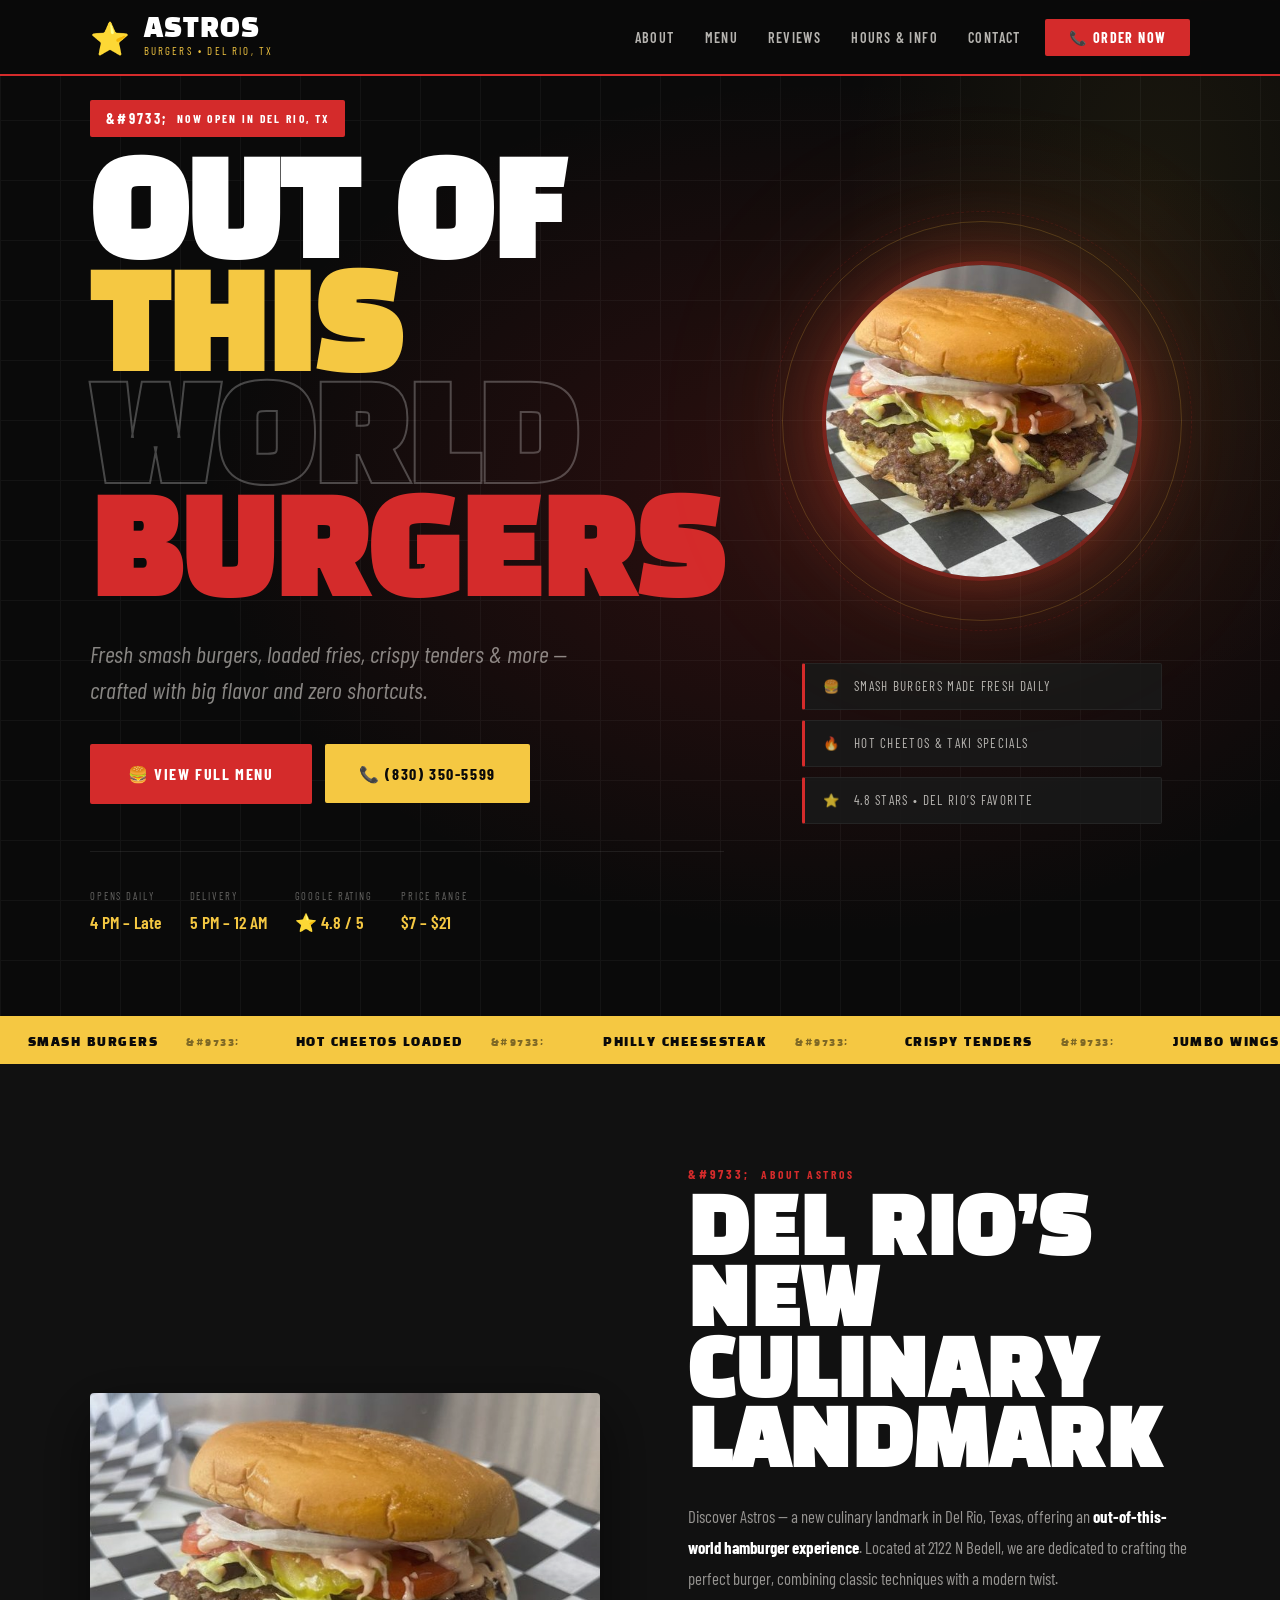
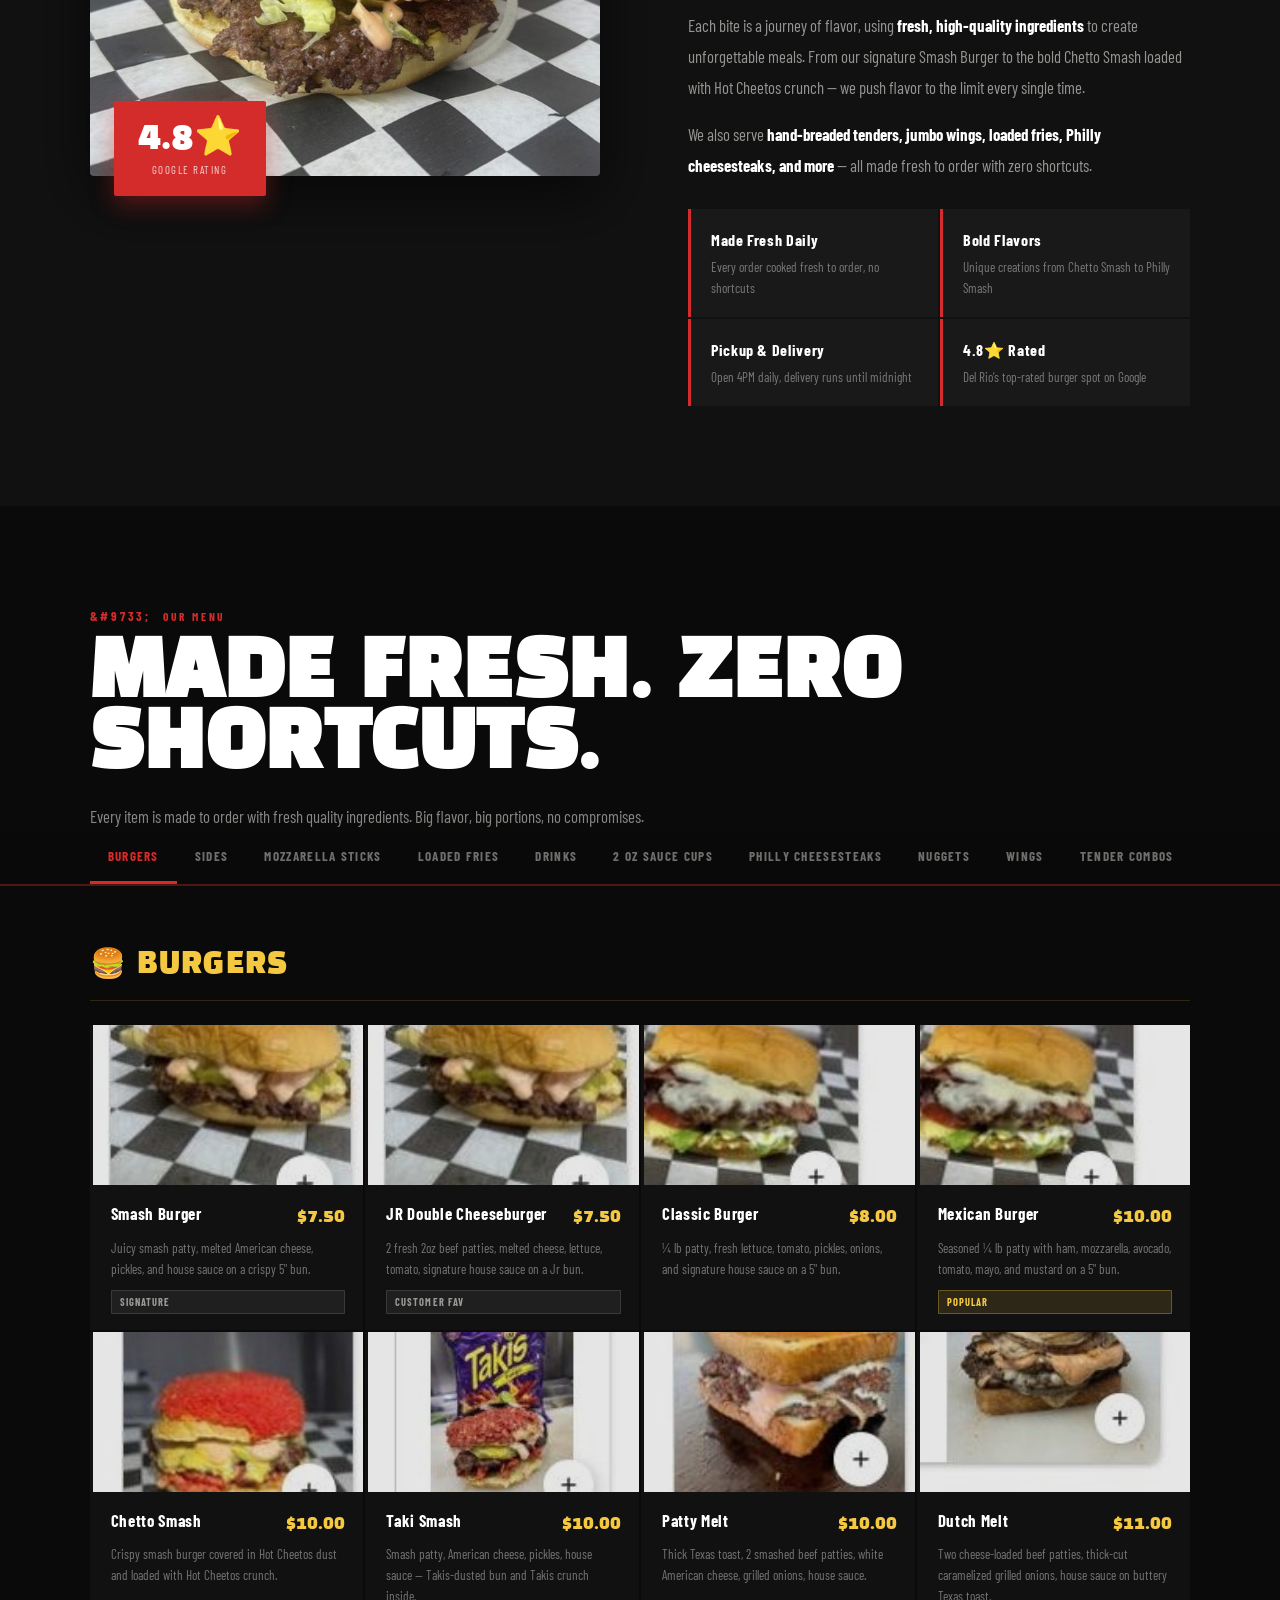
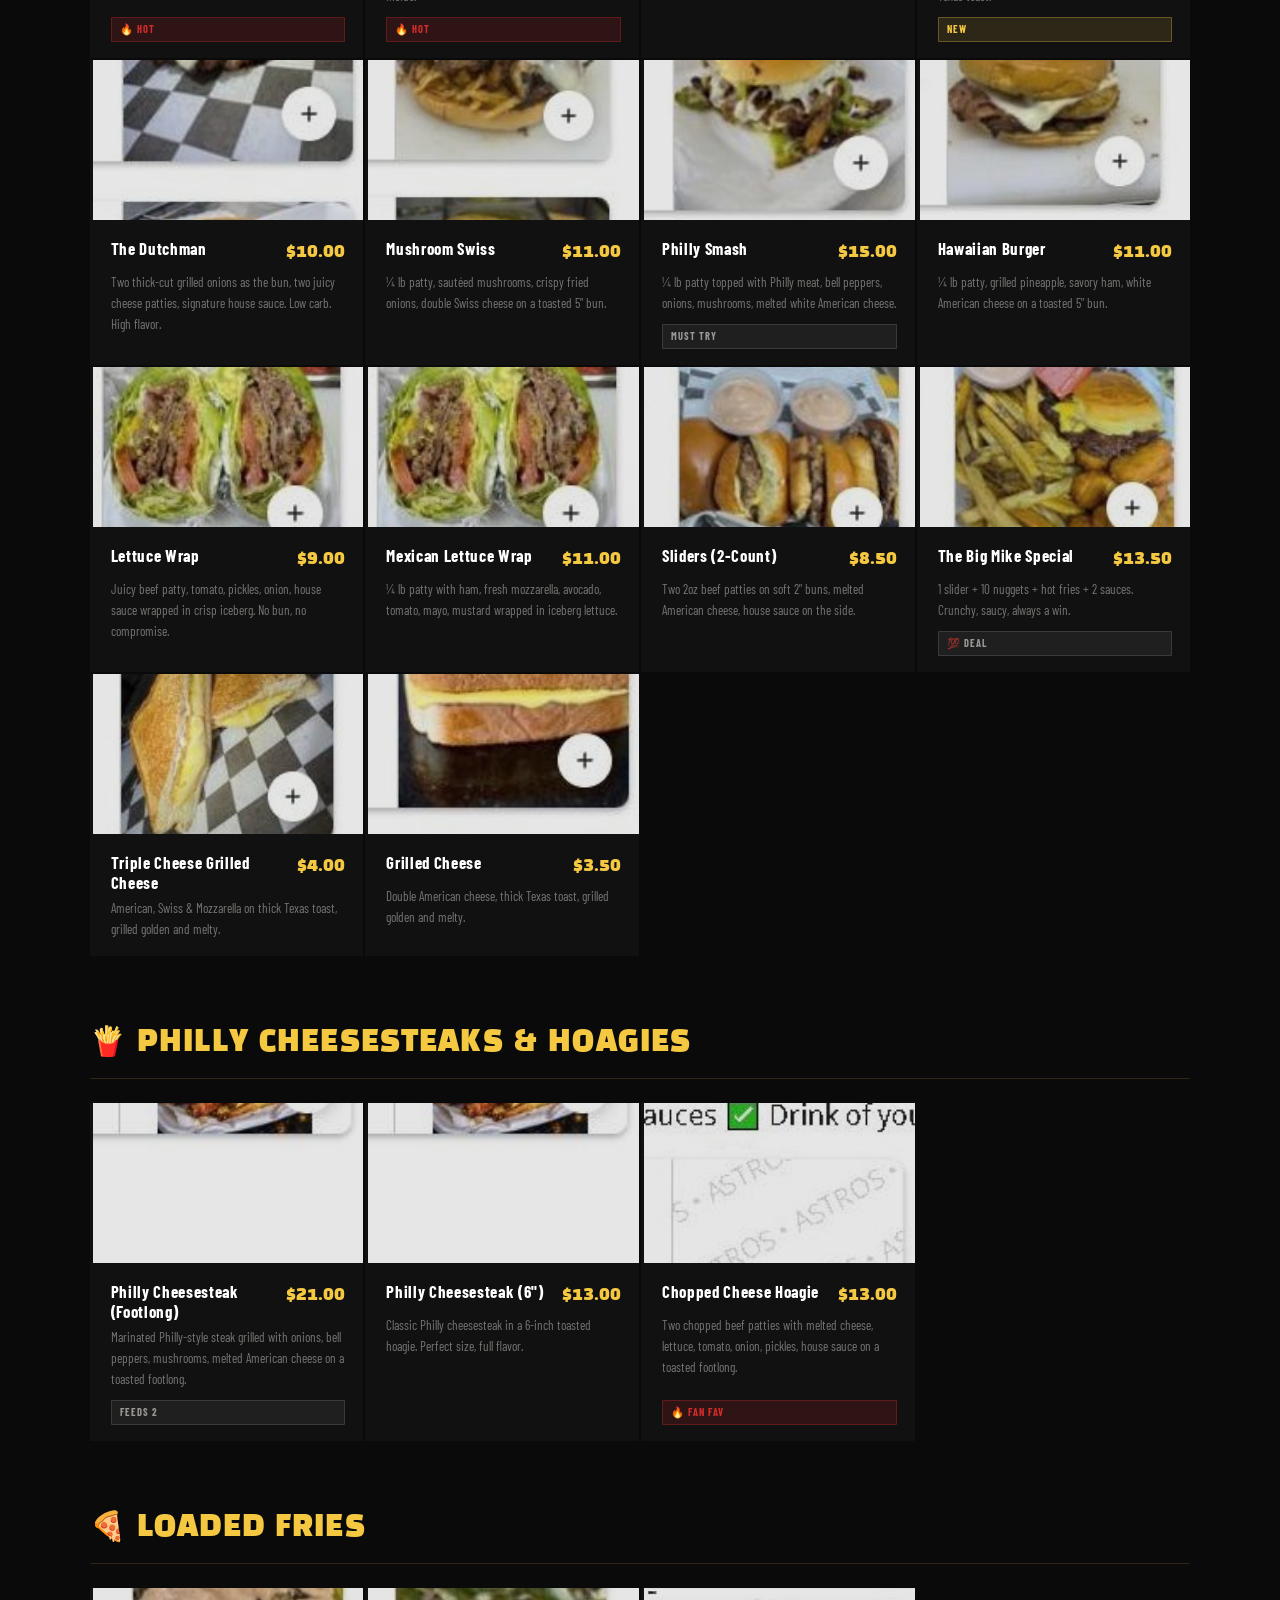
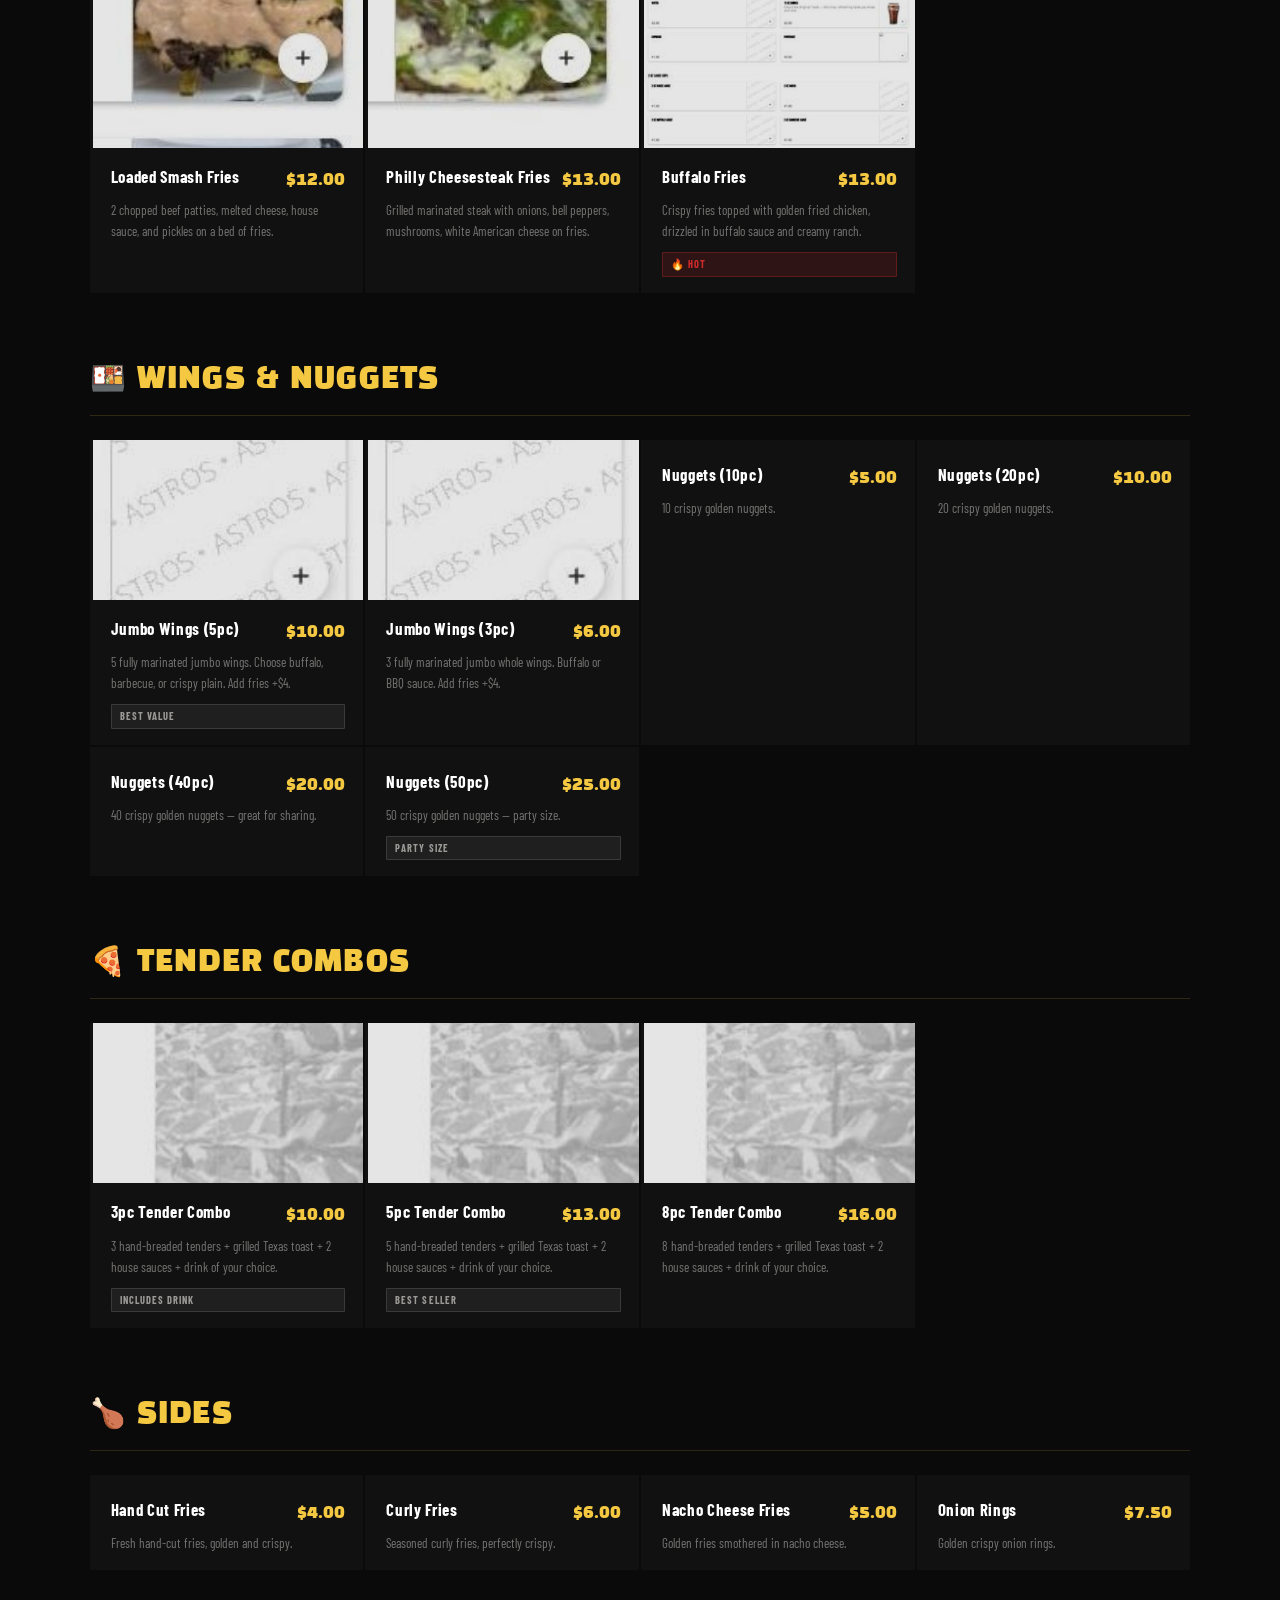
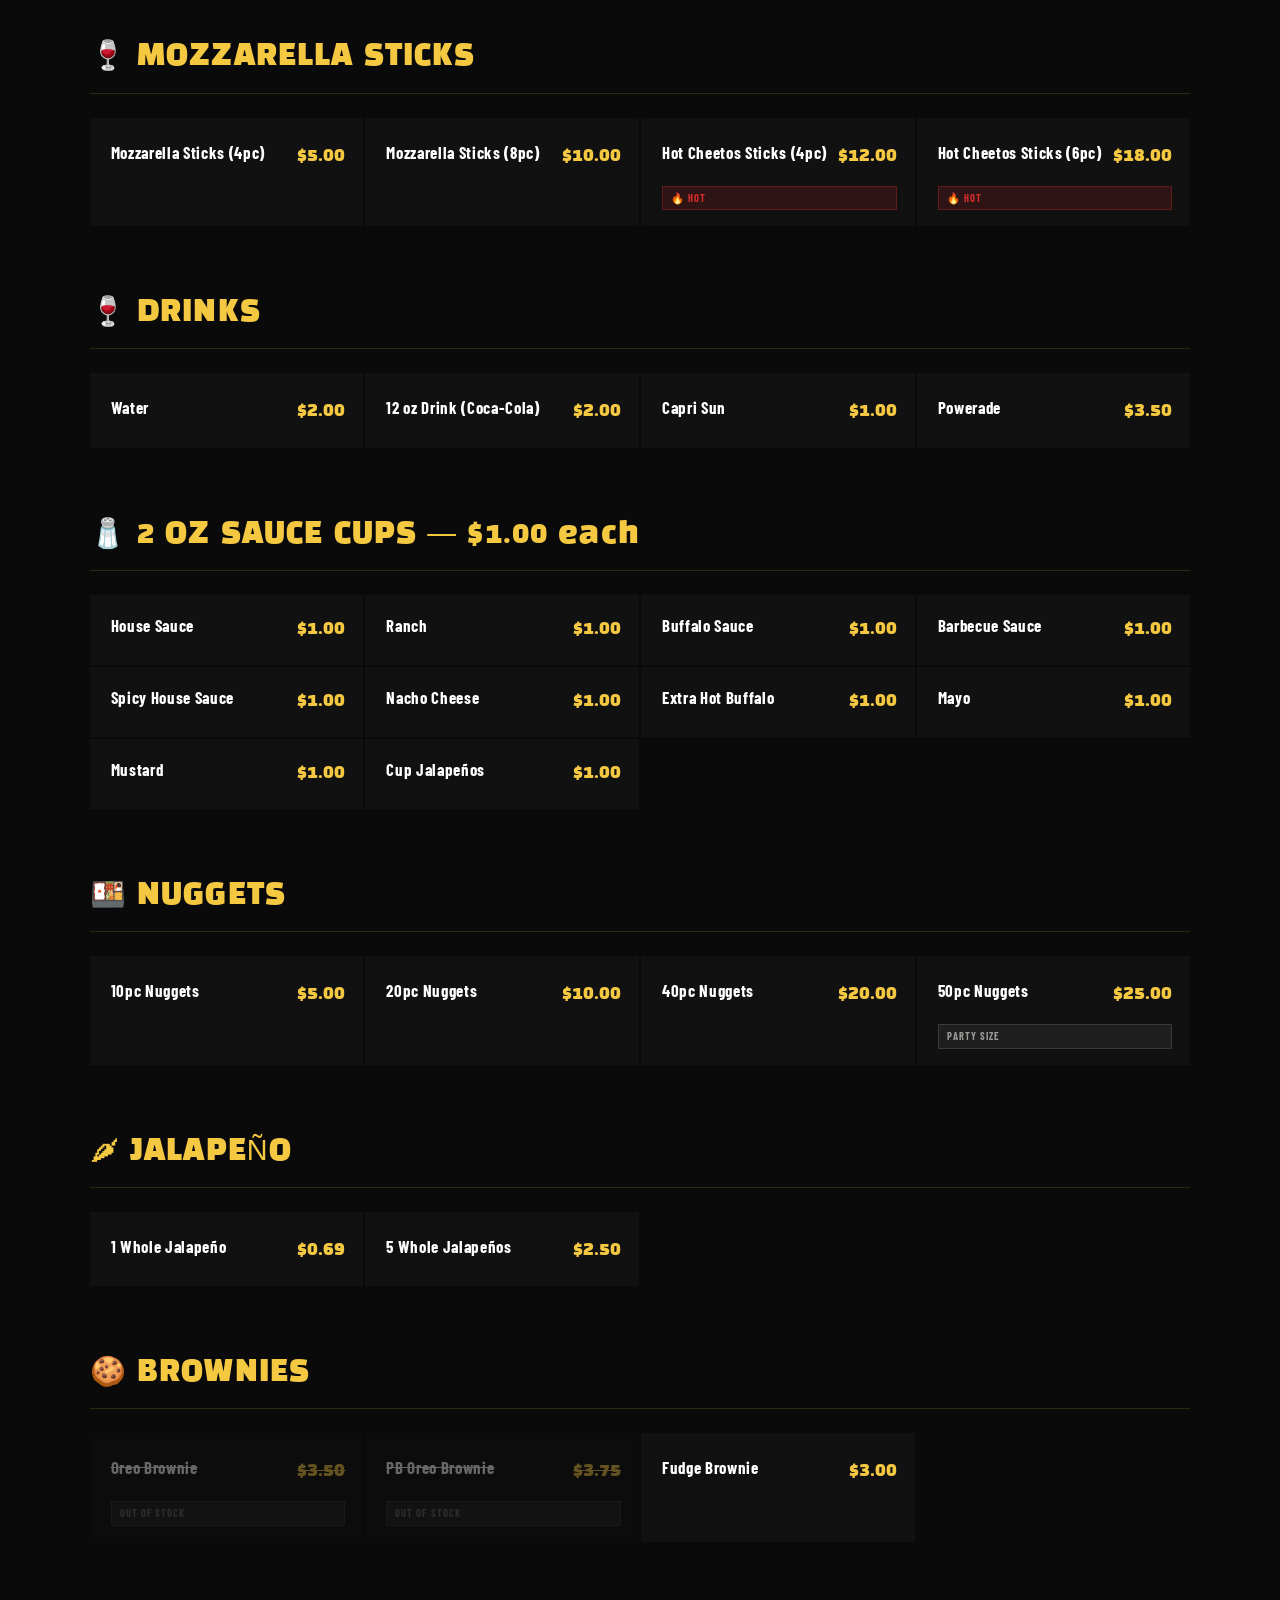
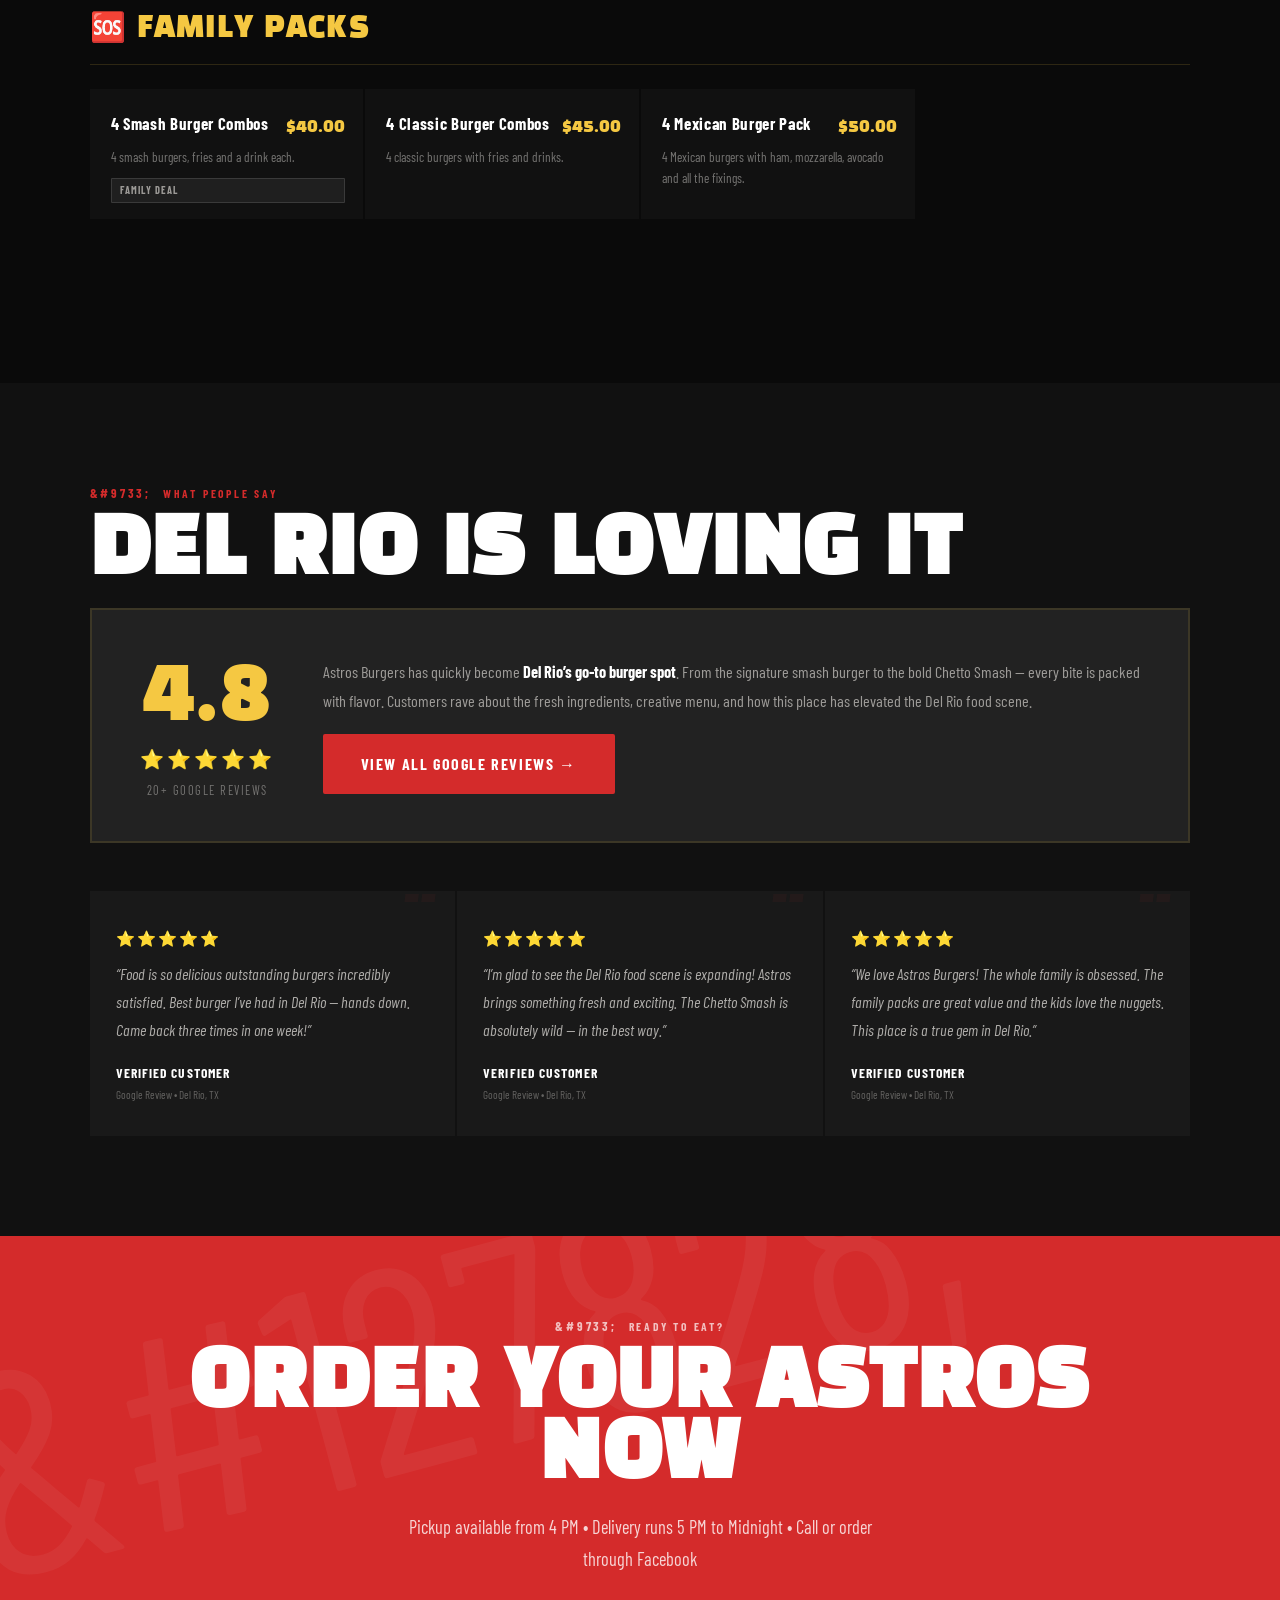
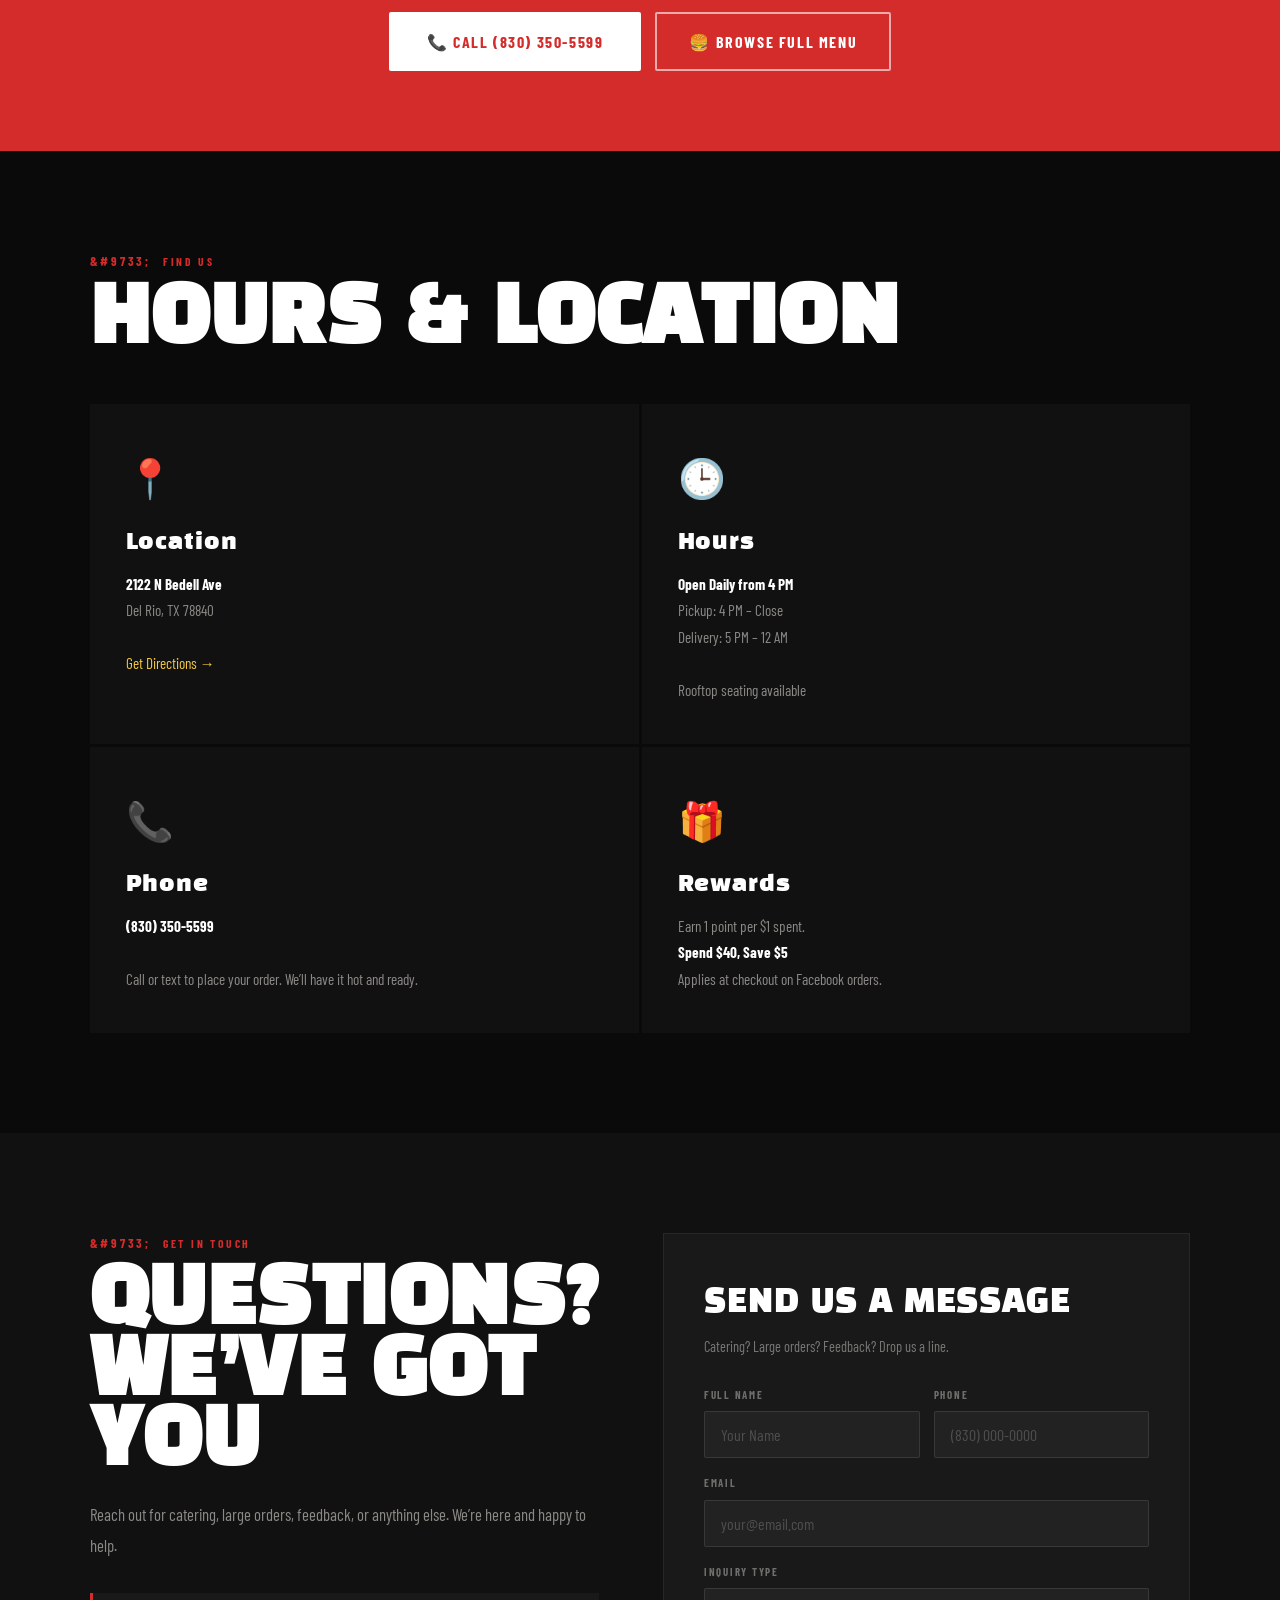
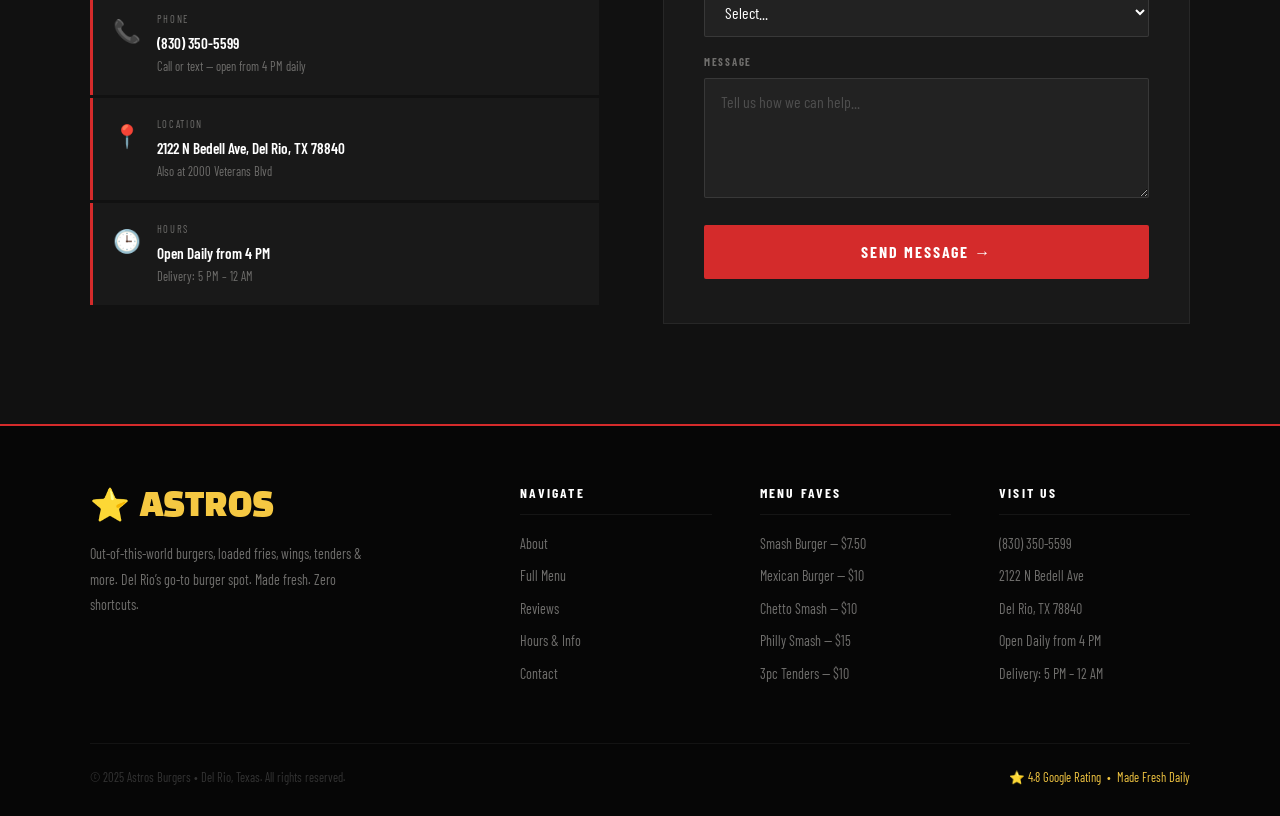
==== commit 544b798c: "Rename astros-index.html to index.html" ====
--- a/index.html
+++ b/index.html
@@ -3,12 +3,273 @@
 <head>
 <meta charset="UTF-8">
 <meta name="viewport" content="width=device-width, initial-scale=1.0">
-<title>Astros Burgers | Del Rio, Texas &mdash; Out-of-This-World Burgers</title>
-<meta name="description" content="Astros Burgers in Del Rio, TX. Smash burgers, loaded fries, wings, tenders and more. Order pickup or delivery today.">
+<title>Astros Burgers | Del Rio, Texas</title>
+<meta name="description" content="Astros Burgers in Del Rio, TX. Smash burgers, loaded fries, wings, tenders and more.">
 <link rel="preconnect" href="https://fonts.googleapis.com">
 <link href="https://fonts.googleapis.com/css2?family=Black+Han+Sans&family=Barlow+Condensed:ital,wght@0,300;0,400;0,600;0,700;1,400;1,600&display=swap" rel="stylesheet">
-<link rel="stylesheet" href="style.css">
-
+<style>
+*,*::before,*::after{box-sizing:border-box;margin:0;padding:0}
+html{scroll-behavior:smooth}
+body{font-family:'Barlow Condensed',sans-serif;background:#0a0a0a;color:#f0ede8;overflow-x:hidden;line-height:1.6}
+:root{
+  --red:#d42b2b;--red2:#f03333;
+  --yellow:#f5c842;--yellow2:#ffd95c;
+  --black:#0a0a0a;--b2:#111;--b3:#191919;--b4:#222;--b5:#2c2c2c;
+  --cream:#f0ede8;
+  --g:clamp(28px,7vw,120px);
+}
+::-webkit-scrollbar{width:4px}
+::-webkit-scrollbar-track{background:#0a0a0a}
+::-webkit-scrollbar-thumb{background:var(--red)}
+
+/* NAV */
+#nav{position:fixed;top:0;left:0;right:0;z-index:1000;display:flex;align-items:center;justify-content:space-between;padding:0 var(--g);height:76px;background:rgba(10,10,10,0.96);backdrop-filter:blur(20px);border-bottom:2px solid var(--red);transition:height .3s}
+#nav.scrolled{height:60px}
+.nb{display:flex;align-items:center;gap:14px;text-decoration:none}
+.nb-star{font-size:2rem;line-height:1;animation:twinkle 2s ease-in-out infinite}
+@keyframes twinkle{0%,100%{opacity:1;transform:scale(1)}50%{opacity:.7;transform:scale(1.15)}}
+.nb-txt{line-height:1.1}
+.nb-name{font-family:'Black Han Sans',sans-serif;font-size:1.6rem;letter-spacing:.04em;color:#fff;line-height:1}
+.nb-sub{font-size:.68rem;letter-spacing:.2em;text-transform:uppercase;color:var(--yellow);margin-top:2px}
+.nl{display:flex;gap:2px;list-style:none;align-items:center}
+.nl a{font-family:'Barlow Condensed',sans-serif;font-size:.88rem;font-weight:600;letter-spacing:.1em;text-transform:uppercase;color:rgba(240,237,232,.75);padding:8px 14px;white-space:nowrap;transition:color .2s;text-decoration:none}
+.nl a:hover{color:var(--yellow)}
+.nl .octa{background:var(--red);color:#fff !important;padding:10px 24px;font-weight:700;margin-left:8px;border-radius:2px;transition:background .2s,transform .2s,box-shadow .2s}
+.nl .octa:hover{background:var(--red2);transform:translateY(-1px);box-shadow:0 6px 20px rgba(212,43,43,.5)}
+.ham{display:none;flex-direction:column;gap:5px;background:none;border:none;cursor:pointer;padding:4px}
+.ham span{display:block;width:26px;height:2px;background:#fff;border-radius:1px;transition:.3s}
+.mob{display:none;position:fixed;top:76px;left:0;right:0;z-index:999;background:var(--b2);border-bottom:2px solid var(--red);padding:20px var(--g);transform:translateY(-110%);transition:transform .3s}
+.mob.open{transform:none}
+.mob a{display:block;padding:13px 0;font-family:'Barlow Condensed',sans-serif;font-size:1.1rem;letter-spacing:.1em;text-transform:uppercase;color:rgba(240,237,232,.75);border-bottom:1px solid rgba(255,255,255,.06);transition:color .2s;text-decoration:none}
+.mob a:hover,.mob a:last-child{color:var(--yellow);border:none}
+
+/* HERO */
+#hero{position:relative;min-height:100vh;display:flex;align-items:center;overflow:hidden;background:#0a0a0a}
+.hero-bg{position:absolute;inset:0;background:radial-gradient(ellipse 70% 60% at 65% 50%,rgba(212,43,43,.18) 0%,transparent 70%),radial-gradient(ellipse 40% 80% at 90% 20%,rgba(245,200,66,.07) 0%,transparent 60%)}
+.hero-grid-lines{position:absolute;inset:0;opacity:.04;background-image:linear-gradient(rgba(255,255,255,1) 1px,transparent 1px),linear-gradient(90deg,rgba(255,255,255,1) 1px,transparent 1px);background-size:60px 60px}
+.hero-inner{position:relative;z-index:2;display:grid;grid-template-columns:1fr 1fr;width:100%;min-height:100vh;padding:0 var(--g);align-items:center}
+.hero-left{padding:100px 48px 80px 0}
+.hero-badge{display:inline-flex;align-items:center;gap:10px;background:var(--red);color:#fff;font-family:'Barlow Condensed',sans-serif;font-size:.72rem;font-weight:700;letter-spacing:.2em;text-transform:uppercase;padding:7px 16px;border-radius:2px;margin-bottom:28px;animation:fu .5s ease both}
+.hero-badge::before{content:'&#9733;';font-size:.9rem}
+.hero-h1{font-family:'Black Han Sans',sans-serif;font-size:clamp(4rem,10vw,9rem);line-height:.88;color:#fff;margin-bottom:8px;animation:fu .5s .08s ease both}
+.hero-h1 .yellow{color:var(--yellow)}
+.hero-h1 .outline{-webkit-text-stroke:2px rgba(255,255,255,.25);color:transparent}
+.hero-h1 .red{color:var(--red)}
+.hero-tagline{font-family:'Barlow Condensed',sans-serif;font-size:clamp(1.1rem,2vw,1.5rem);font-weight:400;font-style:italic;color:rgba(240,237,232,.55);line-height:1.5;max-width:480px;margin:20px 0 36px;animation:fu .5s .16s ease both}
+.hero-btns{display:flex;gap:14px;flex-wrap:wrap;animation:fu .5s .24s ease both}
+.btn-red{background:var(--red);color:#fff;padding:15px 36px;font-family:'Barlow Condensed',sans-serif;font-size:1rem;font-weight:700;letter-spacing:.1em;text-transform:uppercase;border:2px solid var(--red);border-radius:2px;display:inline-flex;align-items:center;gap:8px;transition:background .2s,transform .2s,box-shadow .2s;cursor:pointer;text-decoration:none}
+.btn-red:hover{background:var(--red2);border-color:var(--red2);transform:translateY(-2px);box-shadow:0 10px 28px rgba(212,43,43,.45)}
+.btn-yellow{background:var(--yellow);color:#0a0a0a;padding:13px 32px;font-family:'Barlow Condensed',sans-serif;font-size:1rem;font-weight:700;letter-spacing:.1em;text-transform:uppercase;border:2px solid var(--yellow);border-radius:2px;display:inline-flex;align-items:center;gap:8px;transition:background .2s,transform .2s;text-decoration:none}
+.btn-yellow:hover{background:var(--yellow2);transform:translateY(-2px)}
+.hero-info{display:flex;gap:28px;flex-wrap:wrap;margin-top:48px;padding-top:36px;border-top:1px solid rgba(255,255,255,.08);animation:fu .5s .32s ease both}
+.hi{display:flex;flex-direction:column;gap:3px}
+.hi-lbl{font-size:.65rem;letter-spacing:.18em;text-transform:uppercase;color:rgba(240,237,232,.4)}
+.hi-val{font-family:'Barlow Condensed',sans-serif;font-size:1.1rem;font-weight:600;color:var(--yellow)}
+
+/* HERO BURGER IMAGE */
+.hero-right{display:flex;flex-direction:column;align-items:center;justify-content:center;padding:100px 0 80px;animation:fu .7s .2s ease both}
+.burger-wrap{position:relative;width:420px;height:420px;display:flex;align-items:center;justify-content:center}
+.burger-glow{position:absolute;width:360px;height:360px;border-radius:50%;background:radial-gradient(circle,rgba(212,43,43,.3) 0%,rgba(245,200,66,.1) 40%,transparent 70%);animation:glow 3.5s ease-in-out infinite}
+.bring1{position:absolute;width:400px;height:400px;border-radius:50%;border:1px solid rgba(245,200,66,.2);animation:spin 15s linear infinite}
+.bring2{position:absolute;width:420px;height:420px;border-radius:50%;border:1px dashed rgba(212,43,43,.15);animation:spin 25s linear infinite reverse}
+.burger-photo{width:320px;height:320px;object-fit:cover;border-radius:50%;position:relative;z-index:2;filter:drop-shadow(0 0 40px rgba(212,43,43,.4)) drop-shadow(0 0 80px rgba(245,200,66,.15));animation:float 4s ease-in-out infinite;border:4px solid rgba(212,43,43,.3)}
+.hero-pills{display:flex;flex-direction:column;gap:10px;margin-top:32px;width:100%;max-width:360px}
+.hpill{display:flex;align-items:center;gap:14px;background:rgba(25,25,25,.9);border:1px solid rgba(255,255,255,.06);border-left:3px solid var(--red);padding:12px 18px;border-radius:2px;font-family:'Barlow Condensed',sans-serif;font-size:.82rem;letter-spacing:.1em;text-transform:uppercase;color:rgba(240,237,232,.75)}
+@keyframes float{0%,100%{transform:translateY(0) rotate(-2deg)}50%{transform:translateY(-16px) rotate(2deg)}}
+@keyframes glow{0%,100%{transform:scale(1);opacity:.7}50%{transform:scale(1.1);opacity:1}}
+@keyframes spin{from{transform:rotate(0deg)}to{transform:rotate(360deg)}}
+@keyframes fu{from{opacity:0;transform:translateY(20px)}to{opacity:1;transform:none}}
+
+/* TICKER */
+.twrap{background:var(--yellow);padding:11px 0;overflow:hidden;white-space:nowrap}
+.ttrack{display:inline-block;animation:tick 25s linear infinite}
+.ti{display:inline-block;font-family:'Black Han Sans',sans-serif;font-size:.78rem;letter-spacing:.12em;text-transform:uppercase;color:#0a0a0a;padding:0 28px}
+.ti::after{content:'&#9733;';margin-left:28px;font-size:.6rem;opacity:.5}
+@keyframes tick{from{transform:translateX(0)}to{transform:translateX(-50%)}}
+
+/* SECTIONS */
+.sec{padding:100px var(--g)}
+.sec-alt{background:var(--b2)}
+.slbl{display:flex;align-items:center;gap:12px;font-family:'Barlow Condensed',sans-serif;font-size:.72rem;font-weight:700;letter-spacing:.24em;text-transform:uppercase;color:var(--red);margin-bottom:14px}
+.slbl::before{content:'&#9733;';font-size:.8rem}
+.stitle{font-family:'Black Han Sans',sans-serif;font-size:clamp(2.8rem,6vw,5rem);color:#fff;line-height:.92;letter-spacing:.02em;margin-bottom:20px}
+.sdesc{font-size:1.05rem;color:rgba(240,237,232,.55);line-height:1.85;max-width:560px}
+.reveal{opacity:0;transform:translateY(32px);transition:opacity .7s,transform .7s}
+.reveal.on{opacity:1;transform:none}
+
+/* ABOUT */
+.about-grid{display:grid;grid-template-columns:1fr 1fr;gap:80px;align-items:center}
+.about-visual{position:relative}
+.about-main-img{width:100%;aspect-ratio:4/3;object-fit:cover;border-radius:4px;filter:saturate(.9) brightness(.95);display:block;box-shadow:0 20px 60px rgba(0,0,0,.6)}
+.about-img-badge{position:absolute;bottom:-20px;left:24px;background:var(--red);padding:18px 24px;border-radius:2px;text-align:center;z-index:2;box-shadow:0 8px 24px rgba(212,43,43,.4)}
+.ab-n{font-family:'Black Han Sans',sans-serif;font-size:2.4rem;color:#fff;line-height:1}
+.ab-l{font-size:.68rem;letter-spacing:.14em;text-transform:uppercase;color:rgba(255,255,255,.8);margin-top:3px}
+.about-copy{padding-left:8px}
+.about-copy p{font-size:1.05rem;color:rgba(240,237,232,.6);line-height:1.85;margin-bottom:16px}
+.about-copy p strong{color:#fff}
+.about-vals{display:grid;grid-template-columns:1fr 1fr;gap:2px;margin-top:28px}
+.av{background:var(--b3);padding:18px 20px;border-left:3px solid var(--red);transition:background .2s}
+.av:hover{background:var(--b4)}
+.av-t{font-family:'Barlow Condensed',sans-serif;font-size:1rem;font-weight:700;color:#fff;letter-spacing:.04em}
+.av-d{font-size:.82rem;color:rgba(240,237,232,.45);margin-top:4px}
+
+/* MENU */
+#menu{background:#0a0a0a}
+.menu-section{margin-bottom:64px}
+.msec-title{font-family:'Black Han Sans',sans-serif;font-size:1.8rem;color:var(--yellow);letter-spacing:.04em;margin-bottom:24px;padding-bottom:12px;border-bottom:1px solid rgba(245,200,66,.15);display:flex;align-items:center;gap:12px}
+.menu-grid{display:grid;grid-template-columns:repeat(auto-fill,minmax(260px,1fr));gap:2px}
+.mi{background:var(--b2);border-left:3px solid transparent;transition:border-color .25s,background .25s,transform .2s;cursor:default;display:flex;flex-direction:column}
+.mi:hover{border-left-color:var(--red);background:var(--b3);transform:translateX(3px)}
+.mi-img{width:100%;height:160px;object-fit:cover;display:block;filter:saturate(.85) brightness(.9);transition:filter .3s}
+.mi:hover .mi-img{filter:saturate(1) brightness(1)}
+.mi-body{padding:18px 18px 16px;flex:1;display:flex;flex-direction:column}
+.mi-top{display:flex;justify-content:space-between;align-items:flex-start;gap:10px;margin-bottom:6px}
+.mi-name{font-family:'Barlow Condensed',sans-serif;font-size:1.05rem;font-weight:700;color:#fff;letter-spacing:.04em;line-height:1.2}
+.mi-price{font-family:'Black Han Sans',sans-serif;font-size:1.1rem;color:var(--yellow);flex-shrink:0}
+.mi-desc{font-size:.82rem;color:rgba(240,237,232,.45);line-height:1.6;flex:1}
+.mi-tag{display:inline-block;margin-top:10px;font-size:.65rem;letter-spacing:.1em;text-transform:uppercase;font-weight:700;padding:3px 8px;border-radius:1px}
+.tag-hot{background:rgba(212,43,43,.15);border:1px solid rgba(212,43,43,.3);color:var(--red)}
+.tag-new{background:rgba(245,200,66,.12);border:1px solid rgba(245,200,66,.3);color:var(--yellow)}
+.tag-fan{background:rgba(255,255,255,.06);border:1px solid rgba(255,255,255,.12);color:rgba(240,237,232,.6)}
+
+/* REVIEWS */
+#reviews{background:var(--b2)}
+.rev-grid{display:grid;grid-template-columns:repeat(3,1fr);gap:2px;margin-top:48px}
+.rc{background:var(--b3);padding:32px 26px;border-top:3px solid transparent;transition:border-color .3s,background .3s;position:relative;overflow:hidden}
+.rc::before{content:'"';font-family:'Black Han Sans',sans-serif;font-size:7rem;color:rgba(212,43,43,.06);position:absolute;top:-16px;right:14px;line-height:1}
+.rc:hover{border-top-color:var(--yellow);background:var(--b4)}
+.stars{color:var(--yellow);font-size:.95rem;letter-spacing:2px;margin-bottom:10px}
+.rc-text{font-size:1rem;color:rgba(240,237,232,.7);line-height:1.75;margin-bottom:18px;font-style:italic}
+.rc-name{font-family:'Barlow Condensed',sans-serif;font-size:.85rem;font-weight:700;color:#fff;letter-spacing:.08em;text-transform:uppercase}
+.rc-via{font-size:.7rem;color:rgba(240,237,232,.35);margin-top:2px}
+.rating-hero{background:var(--b4);padding:40px 48px;display:grid;grid-template-columns:auto 1fr;gap:48px;align-items:center;border:2px solid rgba(245,200,66,.12);margin-top:4px}
+.rh-big{text-align:center}
+.rh-num{font-family:'Black Han Sans',sans-serif;font-size:5.5rem;color:var(--yellow);line-height:1}
+.rh-stars{color:var(--yellow);font-size:1.2rem;letter-spacing:3px;margin:6px 0}
+.rh-count{font-size:.78rem;color:rgba(240,237,232,.4);letter-spacing:.12em;text-transform:uppercase}
+.rh-right p{font-size:1.02rem;color:rgba(240,237,232,.6);line-height:1.82;margin-bottom:18px}
+.rh-right strong{color:#fff}
+
+/* INFO */
+#info{background:#0a0a0a}
+.info-grid{display:grid;grid-template-columns:1fr 1fr;gap:3px;margin-top:48px}
+.ic{background:var(--b2);padding:40px 36px;border-top:3px solid transparent;transition:border-color .3s,background .3s}
+.ic:hover{border-top-color:var(--red);background:var(--b3)}
+.ic-ico{font-size:2.4rem;margin-bottom:16px;display:block}
+.ic-t{font-family:'Black Han Sans',sans-serif;font-size:1.4rem;color:#fff;letter-spacing:.04em;margin-bottom:10px}
+.ic-d{font-size:.95rem;color:rgba(240,237,232,.55);line-height:1.75}
+.ic-d a{color:var(--yellow);text-decoration:none}
+.ic-d a:hover{text-decoration:underline}
+.ic-d strong{color:#fff}
+
+/* ORDER CTA */
+#order-cta{background:var(--red);padding:80px var(--g);text-align:center;position:relative;overflow:hidden}
+#order-cta::before{content:'&#127828;';position:absolute;font-size:18rem;opacity:.05;top:-40px;left:-60px;line-height:1;transform:rotate(-15deg)}
+.octa-inner{position:relative;z-index:2}
+.octa-inner p{font-size:1.15rem;color:rgba(255,255,255,.8);max-width:500px;margin:0 auto 36px;line-height:1.75}
+.octa-btns{display:flex;gap:14px;justify-content:center;flex-wrap:wrap}
+.btn-white{background:#fff;color:var(--red);padding:15px 36px;font-family:'Barlow Condensed',sans-serif;font-size:1rem;font-weight:700;letter-spacing:.1em;text-transform:uppercase;border:2px solid #fff;border-radius:2px;display:inline-flex;align-items:center;gap:8px;transition:background .2s,transform .2s;text-decoration:none}
+.btn-white:hover{background:var(--cream);transform:translateY(-2px)}
+.btn-outline-w{border:2px solid rgba(255,255,255,.6);color:#fff;padding:13px 32px;font-family:'Barlow Condensed',sans-serif;font-size:1rem;font-weight:700;letter-spacing:.1em;text-transform:uppercase;border-radius:2px;display:inline-flex;align-items:center;gap:8px;transition:border-color .2s,background .2s;text-decoration:none}
+.btn-outline-w:hover{border-color:#fff;background:rgba(255,255,255,.1)}
+
+/* CONTACT */
+#contact{background:var(--b2)}
+.ct-grid{display:grid;grid-template-columns:1fr 1.3fr;gap:64px;align-items:start}
+.cms{display:flex;flex-direction:column;gap:3px;margin-top:32px}
+.cm{display:flex;gap:16px;align-items:flex-start;background:var(--b3);border-left:3px solid var(--red);padding:18px 20px;text-decoration:none;color:var(--cream);transition:background .2s,transform .2s}
+.cm:hover{background:var(--b4);transform:translateX(4px)}
+.cm-ico{font-size:1.4rem;flex-shrink:0;margin-top:2px}
+.cm-lbl{font-size:.65rem;letter-spacing:.16em;text-transform:uppercase;color:rgba(240,237,232,.4);margin-bottom:3px}
+.cm-val{font-size:.95rem;font-weight:600;color:#fff}
+.cm-sub{font-size:.78rem;color:rgba(240,237,232,.4);margin-top:2px}
+.cf{background:var(--b3);border:1px solid rgba(255,255,255,.06);padding:44px 40px}
+.cf-t{font-family:'Black Han Sans',sans-serif;font-size:2rem;color:#fff;letter-spacing:.03em;margin-bottom:6px}
+.cf-s{font-size:.9rem;color:rgba(240,237,232,.45);margin-bottom:28px}
+.fr{display:grid;grid-template-columns:1fr 1fr;gap:14px}
+.fg{margin-bottom:16px}
+.fg label{display:block;font-size:.68rem;letter-spacing:.16em;text-transform:uppercase;color:rgba(240,237,232,.4);margin-bottom:8px;font-weight:700}
+.fg input,.fg select,.fg textarea{width:100%;background:rgba(255,255,255,.04);border:1px solid rgba(255,255,255,.1);border-radius:2px;padding:13px 16px;color:#fff;font-family:'Barlow Condensed',sans-serif;font-size:1rem;outline:none;transition:border-color .2s,background .2s}
+.fg input::placeholder,.fg textarea::placeholder{color:rgba(255,255,255,.2)}
+.fg select option{background:var(--b3)}
+.fg input:focus,.fg select:focus,.fg textarea:focus{border-color:var(--red);background:rgba(212,43,43,.04)}
+.fg textarea{resize:vertical;min-height:120px}
+.fsub{width:100%;background:var(--red);color:#fff;border:2px solid var(--red);border-radius:2px;padding:15px;font-family:'Barlow Condensed',sans-serif;font-size:1rem;font-weight:700;letter-spacing:.12em;text-transform:uppercase;cursor:pointer;transition:background .2s,transform .2s,box-shadow .2s;margin-top:4px}
+.fsub:hover{background:var(--red2);border-color:var(--red2);transform:translateY(-2px);box-shadow:0 10px 28px rgba(212,43,43,.45)}
+
+/* FOOTER */
+footer{background:#060606;border-top:2px solid var(--red);padding:56px var(--g) 28px}
+.fg2{display:grid;grid-template-columns:2fr 1fr 1fr 1fr;gap:48px;margin-bottom:48px}
+.fl-name{font-family:'Black Han Sans',sans-serif;font-size:2rem;color:var(--yellow);margin-bottom:8px}
+.fl-p{font-size:.88rem;color:rgba(240,237,232,.45);line-height:1.8;max-width:280px}
+.fc h4{font-family:'Barlow Condensed',sans-serif;font-size:.85rem;font-weight:700;letter-spacing:.16em;text-transform:uppercase;color:#fff;margin-bottom:18px;padding-bottom:10px;border-bottom:1px solid rgba(255,255,255,.06)}
+.fc a,.fc span{display:block;font-size:.88rem;color:rgba(240,237,232,.45);margin-bottom:10px;transition:color .2s;cursor:pointer;text-decoration:none}
+.fc a:hover{color:var(--yellow)}
+.fbot{border-top:1px solid rgba(255,255,255,.05);padding-top:24px;display:flex;justify-content:space-between;align-items:center;flex-wrap:wrap;gap:12px}
+.fbot p{font-size:.78rem;color:#333}
+.fbot .yel{color:var(--yellow)}
+/* MENU CATEGORY NAV */
+.menu-cat-nav{
+  position:sticky;top:76px;z-index:50;
+  background:rgba(10,10,10,0.97);
+  border-bottom:2px solid rgba(212,43,43,0.35);
+  margin:0 calc(-1 * var(--g));
+  padding:0 var(--g);
+  backdrop-filter:blur(16px);
+}
+.mcn-track{
+  display:flex;gap:0;
+  overflow-x:auto;
+  scrollbar-width:none;
+  -ms-overflow-style:none;
+  white-space:nowrap;
+}
+.mcn-track::-webkit-scrollbar{display:none}
+.mcat{
+  font-family:'Barlow Condensed',sans-serif;
+  font-size:.82rem;font-weight:700;
+  letter-spacing:.1em;text-transform:uppercase;
+  color:rgba(240,237,232,.45);
+  padding:14px 18px;
+  border-bottom:3px solid transparent;
+  transition:color .2s,border-color .2s;
+  text-decoration:none;
+  flex-shrink:0;
+  display:inline-block;
+  cursor:pointer;
+}
+.mcat:hover{color:var(--cream)}
+.mcat.active{color:var(--red);border-bottom-color:var(--red)}
+
+
+/* MOBILE */
+@media(max-width:960px){
+  .nl{display:none}.ham{display:flex}
+  .hero-inner{grid-template-columns:1fr}
+  .hero-right{display:none}
+  .hero-left{padding:110px 0 80px}
+  .about-grid,.ct-grid{grid-template-columns:1fr}
+  .about-copy{padding-left:0;margin-top:60px}
+  .rev-grid{grid-template-columns:1fr 1fr}
+  .info-grid{grid-template-columns:1fr 1fr}
+  .fg2{grid-template-columns:1fr 1fr;gap:32px}
+  .fbot{flex-direction:column;text-align:center}
+  .fr{grid-template-columns:1fr}
+  .rating-hero{grid-template-columns:1fr}
+  .cf{padding:32px 24px}
+  .sec{padding:72px var(--g)}
+  .menu-grid{grid-template-columns:repeat(auto-fill,minmax(220px,1fr))}
+}
+@media(max-width:640px){
+  :root{--g:clamp(20px,5vw,40px)}
+  .rev-grid{grid-template-columns:1fr}
+  .info-grid{grid-template-columns:1fr}
+  .fg2{grid-template-columns:1fr}
+  .hero-info{gap:16px}
+  .about-vals{grid-template-columns:1fr}
+  .menu-grid{grid-template-columns:1fr}
+}
+</style>
 </head>
 <body>
 
@@ -54,7 +315,7 @@
         <span class="outline">WORLD</span><br>
         <span class="red">BURGERS</span>
       </h1>
-      <p class="hero-tagline">Fresh smash burgers, loaded fries, crispy tenders &amp; more &mdash; crafted with big flavor and zero shortcuts. Del Rio&rsquo;s new go-to spot.</p>
+      <p class="hero-tagline">Fresh smash burgers, loaded fries, crispy tenders &amp; more &mdash; crafted with big flavor and zero shortcuts.</p>
       <div class="hero-btns">
         <a href="#menu" class="btn-red">&#127828; View Full Menu</a>
         <a href="tel:8303505599" class="btn-yellow">&#128222; (830) 350-5599</a>
@@ -63,22 +324,20 @@
         <div class="hi"><div class="hi-lbl">Opens Daily</div><div class="hi-val">4 PM &ndash; Late</div></div>
         <div class="hi"><div class="hi-lbl">Delivery</div><div class="hi-val">5 PM &ndash; 12 AM</div></div>
         <div class="hi"><div class="hi-lbl">Google Rating</div><div class="hi-val">&#11088; 4.8 / 5</div></div>
-        <div class="hi"><div class="hi-lbl">Location</div><div class="hi-val">Del Rio, TX</div></div>
+        <div class="hi"><div class="hi-lbl">Price Range</div><div class="hi-val">$7 &ndash; $21</div></div>
       </div>
     </div>
     <div class="hero-right">
-      <div class="burger-visual">
+      <div class="burger-wrap">
+        <div class="burger-glow"></div>
         <div class="bring1"></div>
         <div class="bring2"></div>
-        <div class="burger-circle">&#127828;</div>
-      </div>
-      <div class="hero-menu-preview">
-        <div class="hmp"><div class="hmp-name">Smash Burger</div><div class="hmp-price">$7.50</div></div>
-        <div class="hmp"><div class="hmp-name">Mexican Burger</div><div class="hmp-price">$10.00</div></div>
-        <div class="hmp"><div class="hmp-name">Chetto Smash</div><div class="hmp-price">$10.00</div></div>
-        <div class="hmp"><div class="hmp-name">Philly Smash</div><div class="hmp-price">$15.00</div></div>
-        <div class="hmp"><div class="hmp-name">10pc Nuggets</div><div class="hmp-price">$5.00</div></div>
-        <div class="hmp"><div class="hmp-name">3pc Tenders</div><div class="hmp-price">$10.00</div></div>
+        <img src="[data-uri]" alt="Astros Smash Burger" class="burger-photo">
+      </div>
+      <div class="hero-pills">
+        <div class="hpill"><span>&#127828;</span>Smash Burgers Made Fresh Daily</div>
+        <div class="hpill"><span>&#128293;</span>Hot Cheetos &amp; Taki Specials</div>
+        <div class="hpill"><span>&#11088;</span>4.8 Stars &bull; Del Rio&rsquo;s Favorite</div>
       </div>
     </div>
   </div>
@@ -90,13 +349,13 @@
     <span class="ti">Smash Burgers</span><span class="ti">Hot Cheetos Loaded</span>
     <span class="ti">Philly Cheesesteak</span><span class="ti">Crispy Tenders</span>
     <span class="ti">Jumbo Wings</span><span class="ti">Loaded Fries</span>
-    <span class="ti">Fresh Hand-Cut</span><span class="ti">Del Rio&rsquo;s Finest</span>
     <span class="ti">Open 4PM Daily</span><span class="ti">Delivery Until Midnight</span>
+    <span class="ti">Del Rio&rsquo;s Finest</span><span class="ti">4.8 Stars on Google</span>
     <span class="ti">Smash Burgers</span><span class="ti">Hot Cheetos Loaded</span>
     <span class="ti">Philly Cheesesteak</span><span class="ti">Crispy Tenders</span>
     <span class="ti">Jumbo Wings</span><span class="ti">Loaded Fries</span>
-    <span class="ti">Fresh Hand-Cut</span><span class="ti">Del Rio&rsquo;s Finest</span>
     <span class="ti">Open 4PM Daily</span><span class="ti">Delivery Until Midnight</span>
+    <span class="ti">Del Rio&rsquo;s Finest</span><span class="ti">4.8 Stars on Google</span>
   </div>
 </div>
 
@@ -104,27 +363,24 @@
 <section id="about" class="sec sec-alt">
   <div class="about-grid">
     <div class="about-visual reveal">
-      <div class="about-emoji-stack">
-        <span class="aes-big">&#127828;</span>
-        <div class="aes-sub">
-          <div class="aes-item">&#127839;</div>
-          <div class="aes-item">&#127828;</div>
-          <div class="aes-item">&#127829;</div>
-        </div>
-      </div>
-      <div class="about-badge-strip">
-        <div class="abs"><div class="abs-n">4.8</div><div class="abs-l">Google Rating</div></div>
-        <div class="abs" style="background:#222"><div class="abs-n" style="color:var(--yellow)">20+</div><div class="abs-l">Reviews</div></div>
-        <div class="abs"><div class="abs-n">$7</div><div class="abs-l">Starts From</div></div>
+      <img src="[data-uri]" alt="Astros Burger" class="about-main-img">
+      <div class="about-img-badge">
+        <div class="ab-n">4.8&#11088;</div>
+        <div class="ab-l">Google Rating</div>
       </div>
     </div>
     <div class="about-copy reveal">
       <div class="slbl">About Astros</div>
       <h2 class="stitle">DEL RIO&rsquo;S NEW CULINARY LANDMARK</h2>
       <p>Discover Astros &mdash; a new culinary landmark in Del Rio, Texas, offering an <strong>out-of-this-world hamburger experience</strong>. Located at 2122 N Bedell, we are dedicated to crafting the perfect burger, combining classic techniques with a modern twist.</p>
-      <p>Each bite is a journey of flavor, using <strong>fresh, high-quality ingredients</strong> to create unforgettable meals. From our signature Smash Burger to the bold Chetto Smash loaded with Hot Cheetos crunch &mdash; we push flavor to the limit.</p>
-      <p>We also offer <strong>hand-breaded tenders, jumbo wings, loaded fries, Philly cheesesteaks, and more</strong> &mdash; all made fresh to order. Join us as we redefine the art of the hamburger.</p>
-      <div class="quote">&ldquo;Discover Astros, a new culinary landmark in Del Rio, Texas, offering an out-of-this-world hamburger experience. Join us as we redefine the art of the hamburger and become your new go-to destination for great food.&rdquo;</div>
+      <p>Each bite is a journey of flavor, using <strong>fresh, high-quality ingredients</strong> to create unforgettable meals. From our signature Smash Burger to the bold Chetto Smash loaded with Hot Cheetos crunch &mdash; we push flavor to the limit every single time.</p>
+      <p>We also serve <strong>hand-breaded tenders, jumbo wings, loaded fries, Philly cheesesteaks, and more</strong> &mdash; all made fresh to order with zero shortcuts.</p>
+      <div class="about-vals">
+        <div class="av"><div class="av-t">Made Fresh Daily</div><div class="av-d">Every order cooked fresh to order, no shortcuts</div></div>
+        <div class="av"><div class="av-t">Bold Flavors</div><div class="av-d">Unique creations from Chetto Smash to Philly Smash</div></div>
+        <div class="av"><div class="av-t">Pickup &amp; Delivery</div><div class="av-d">Open 4PM daily, delivery runs until midnight</div></div>
+        <div class="av"><div class="av-t">4.8&#11088; Rated</div><div class="av-d">Del Rio&rsquo;s top-rated burger spot on Google</div></div>
+      </div>
     </div>
   </div>
 </section>
@@ -133,90 +389,263 @@
 <section id="menu" class="sec">
   <div class="slbl reveal">Our Menu</div>
   <h2 class="stitle reveal">MADE FRESH. ZERO SHORTCUTS.</h2>
-  <p class="sdesc reveal">Every item is made to order with fresh, quality ingredients. Bold flavors, big portions, no compromises.</p>
-
-  <div class="menu-section reveal" style="margin-top:48px">
-    <div class="menu-section-title">&#127828; BURGERS</div>
-    <div class="menu-grid">
-      <div class="mi"><div class="mi-top"><div class="mi-name">JR Double Cheeseburger</div><div class="mi-price">$7.50</div></div><div class="mi-desc">2 fresh 2oz beef patties, melted cheese, lettuce, tomato, signature house sauce on a Jr bun.</div><span class="mi-tag tag-fan">Customer Fav</span></div>
-      <div class="mi"><div class="mi-top"><div class="mi-name">Smash Burger</div><div class="mi-price">$7.50</div></div><div class="mi-desc">Juicy smash patty, melted American cheese, pickles, and house sauce on a crispy 5&quot; bun.</div><span class="mi-tag tag-fan">Signature</span></div>
-      <div class="mi"><div class="mi-top"><div class="mi-name">Classic Burger</div><div class="mi-price">$8.00</div></div><div class="mi-desc">&frac14; lb patty, fresh lettuce, tomato, pickles, onions, and signature house sauce.</div></div>
-      <div class="mi"><div class="mi-top"><div class="mi-name">Mexican Burger</div><div class="mi-price">$10.00</div></div><div class="mi-desc">Seasoned &frac14; lb patty with ham, mozzarella, avocado, tomato, mayo, and mustard.</div><span class="mi-tag tag-new">Popular</span></div>
-      <div class="mi"><div class="mi-top"><div class="mi-name">Chetto Smash</div><div class="mi-price">$10.00</div></div><div class="mi-desc">Crispy smash burger covered in Hot Cheetos dust and loaded with Hot Cheetos crunch.</div><span class="mi-tag tag-hot">&#128293; Hot</span></div>
-      <div class="mi"><div class="mi-top"><div class="mi-name">Taki Smash</div><div class="mi-price">$10.00</div></div><div class="mi-desc">Smash patty, American cheese, pickles, house sauce &mdash; Takis-dusted bun and Takis crunch inside.</div><span class="mi-tag tag-hot">&#128293; Hot</span></div>
-      <div class="mi"><div class="mi-top"><div class="mi-name">Patty Melt</div><div class="mi-price">$10.00</div></div><div class="mi-desc">Thick Texas toast, 2 smashed beef patties, white American cheese, grilled onions, house sauce.</div></div>
-      <div class="mi"><div class="mi-top"><div class="mi-name">Dutch Melt</div><div class="mi-price">$11.00</div></div><div class="mi-desc">Two cheese-loaded beef patties, thick-cut caramelized grilled onions, house sauce on buttery Texas toast.</div><span class="mi-tag tag-new">New</span></div>
-      <div class="mi"><div class="mi-top"><div class="mi-name">The Dutchman</div><div class="mi-price">$10.00</div></div><div class="mi-desc">Two thick-cut grilled onions replacing the bun, two juicy cheese patties, signature house sauce. Low carb. High flavor.</div></div>
-      <div class="mi"><div class="mi-top"><div class="mi-name">Mushroom Swiss</div><div class="mi-price">$11.00</div></div><div class="mi-desc">&frac14; lb patty, saut&eacute;ed mushrooms, crispy fried onions, double Swiss cheese on a toasted 5&quot; bun.</div></div>
-      <div class="mi"><div class="mi-top"><div class="mi-name">Philly Smash</div><div class="mi-price">$15.00</div></div><div class="mi-desc">&frac14; lb patty topped with Philly meat, bell peppers, onions, mushrooms, melted white American cheese.</div><span class="mi-tag tag-fan">Must Try</span></div>
-      <div class="mi"><div class="mi-top"><div class="mi-name">Hawaiian Burger</div><div class="mi-price">$11.00</div></div><div class="mi-desc">&frac14; lb patty, grilled pineapple, savory ham, white American cheese on a toasted 5&quot; bun.</div></div>
-      <div class="mi"><div class="mi-top"><div class="mi-name">Lettuce Wrap</div><div class="mi-price">$9.00</div></div><div class="mi-desc">Juicy beef patty, tomato, pickles, onion, house sauce wrapped in crisp iceberg. No bun, no compromise.</div></div>
-      <div class="mi"><div class="mi-top"><div class="mi-name">Sliders (2-Count)</div><div class="mi-price">$8.50</div></div><div class="mi-desc">Two 2oz beef patties on soft 2&quot; buns, melted American cheese, house sauce on the side.</div></div>
-      <div class="mi"><div class="mi-top"><div class="mi-name">The Big Mike Special</div><div class="mi-price">$13.50</div></div><div class="mi-desc">1 slider + 10 nuggets + hot fries + 2 sauces. Crunchy, saucy, always a win.</div><span class="mi-tag tag-fan">&#x1F4AF; Deal</span></div>
-      <div class="mi"><div class="mi-top"><div class="mi-name">Grilled Cheese</div><div class="mi-price">$3.50</div></div><div class="mi-desc">Double American cheese, thick Texas toast, grilled golden and melty.</div></div>
-      <div class="mi"><div class="mi-top"><div class="mi-name">Triple Cheese Grilled Cheese</div><div class="mi-price">$4.00</div></div><div class="mi-desc">American, Swiss &amp; Mozzarella on thick Texas toast, grilled golden and melty.</div></div>
-    </div>
-  </div>
-
-  <div class="menu-section reveal">
-    <div class="menu-section-title">&#127839; PHILLY CHEESESTEAKS &amp; HOAGIES</div>
-    <div class="menu-grid">
-      <div class="mi"><div class="mi-top"><div class="mi-name">Philly Cheesesteak (Footlong)</div><div class="mi-price">$21.00</div></div><div class="mi-desc">Marinated Philly-style steak grilled with onions, bell peppers, mushrooms, melted American cheese on a toasted footlong.</div><span class="mi-tag tag-fan">Feeds 2</span></div>
-      <div class="mi"><div class="mi-top"><div class="mi-name">Philly Cheesesteak (6&quot;)</div><div class="mi-price">$13.00</div></div><div class="mi-desc">Classic Philly cheesesteak in a 6-inch toasted hoagie. Perfect size, full flavor.</div></div>
-      <div class="mi"><div class="mi-top"><div class="mi-name">Chopped Cheese Hoagie</div><div class="mi-price">$13.00</div></div><div class="mi-desc">Two chopped beef patties with melted cheese, lettuce, tomato, onion, pickles, house sauce on a toasted footlong.</div><span class="mi-tag tag-hot">&#128293; Fan Fav</span></div>
-    </div>
-  </div>
-
-  <div class="menu-section reveal">
-    <div class="menu-section-title">&#127829; LOADED FRIES</div>
-    <div class="menu-grid">
-      <div class="mi"><div class="mi-top"><div class="mi-name">Loaded Smash Fries</div><div class="mi-price">$12.00</div></div><div class="mi-desc">2 chopped beef patties, melted cheese, house sauce, and pickles on a bed of fries.</div></div>
-      <div class="mi"><div class="mi-top"><div class="mi-name">Philly Cheesesteak Fries</div><div class="mi-price">$13.00</div></div><div class="mi-desc">Grilled marinated steak with onions, bell peppers, mushrooms, white American cheese on fries.</div></div>
-      <div class="mi"><div class="mi-top"><div class="mi-name">Buffalo Fries</div><div class="mi-price">$13.00</div></div><div class="mi-desc">Crispy fries topped with golden fried chicken, drizzled in buffalo sauce and creamy ranch.</div><span class="mi-tag tag-hot">&#128293; Hot</span></div>
-    </div>
-  </div>
-
-  <div class="menu-section reveal">
-    <div class="menu-section-title">&#127831; SIDES</div>
-    <div class="menu-grid">
-      <div class="mi"><div class="mi-top"><div class="mi-name">Hand Cut Fries</div><div class="mi-price">$4.00</div></div><div class="mi-desc">Fresh hand-cut fries, golden and crispy.</div></div>
-      <div class="mi"><div class="mi-top"><div class="mi-name">Curly Fries</div><div class="mi-price">$6.00</div></div><div class="mi-desc">Seasoned curly fries, perfectly crispy.</div></div>
-      <div class="mi"><div class="mi-top"><div class="mi-name">Nacho Cheese Fries</div><div class="mi-price">$5.00</div></div><div class="mi-desc">Golden fries smothered in hot nacho cheese sauce.</div></div>
-      <div class="mi"><div class="mi-top"><div class="mi-name">Onion Rings</div><div class="mi-price">$7.50</div></div><div class="mi-desc">Golden crispy onion rings.</div></div>
-      <div class="mi"><div class="mi-top"><div class="mi-name">Mozzarella Sticks (4pc)</div><div class="mi-price">$5.00</div></div><div class="mi-desc">4 crispy mozzarella sticks, melty inside.</div></div>
-      <div class="mi"><div class="mi-top"><div class="mi-name">Mozzarella Sticks (8pc)</div><div class="mi-price">$10.00</div></div><div class="mi-desc">8 crispy mozzarella sticks, melty inside.</div></div>
-      <div class="mi"><div class="mi-top"><div class="mi-name">Hot Cheetos Sticks (4pc)</div><div class="mi-price">$12.00</div></div><div class="mi-desc">Mozzarella sticks covered in Hot Cheetos.</div><span class="mi-tag tag-hot">&#128293; Hot</span></div>
-      <div class="mi"><div class="mi-top"><div class="mi-name">Hot Cheetos Sticks (6pc)</div><div class="mi-price">$18.00</div></div><div class="mi-desc">Six mozzarella sticks loaded with Hot Cheetos crust.</div><span class="mi-tag tag-hot">&#128293; Hot</span></div>
-    </div>
-  </div>
-
-  <div class="menu-section reveal">
-    <div class="menu-section-title">&#127857; WINGS &amp; NUGGETS</div>
-    <div class="menu-grid">
-      <div class="mi"><div class="mi-top"><div class="mi-name">Jumbo Wings (3pc)</div><div class="mi-price">$6.00</div></div><div class="mi-desc">Fully marinated jumbo whole wings (Drumette + Flat + Tip). Buffalo or BBQ sauce. Add fries +$4.</div></div>
-      <div class="mi"><div class="mi-top"><div class="mi-name">Jumbo Wings (5pc)</div><div class="mi-price">$10.00</div></div><div class="mi-desc">5 fully marinated jumbo wings. Choose buffalo, barbecue, or crispy plain. Add fries +$4.</div><span class="mi-tag tag-fan">Best Value</span></div>
-      <div class="mi"><div class="mi-top"><div class="mi-name">Nuggets (10pc)</div><div class="mi-price">$5.00</div></div><div class="mi-desc">10 crispy golden nuggets.</div></div>
-      <div class="mi"><div class="mi-top"><div class="mi-name">Nuggets (20pc)</div><div class="mi-price">$10.00</div></div><div class="mi-desc">20 crispy golden nuggets.</div></div>
-      <div class="mi"><div class="mi-top"><div class="mi-name">Nuggets (40pc)</div><div class="mi-price">$20.00</div></div><div class="mi-desc">40 crispy golden nuggets &mdash; great for sharing.</div></div>
-      <div class="mi"><div class="mi-top"><div class="mi-name">Nuggets (50pc)</div><div class="mi-price">$25.00</div></div><div class="mi-desc">50 crispy golden nuggets &mdash; party size.</div><span class="mi-tag tag-fan">Party Size</span></div>
-    </div>
-  </div>
-
-  <div class="menu-section reveal">
-    <div class="menu-section-title">&#127829; TENDER COMBOS</div>
-    <div class="menu-grid">
-      <div class="mi"><div class="mi-top"><div class="mi-name">3pc Tender Combo</div><div class="mi-price">$10.00</div></div><div class="mi-desc">3 hand-breaded tenders + grilled Texas toast + 2 house sauces + drink of your choice.</div><span class="mi-tag tag-fan">Includes Drink</span></div>
-      <div class="mi"><div class="mi-top"><div class="mi-name">5pc Tender Combo</div><div class="mi-price">$13.00</div></div><div class="mi-desc">5 hand-breaded tenders + grilled Texas toast + 2 house sauces + drink of your choice.</div><span class="mi-tag tag-fan">Best Seller</span></div>
-      <div class="mi"><div class="mi-top"><div class="mi-name">8pc Tender Combo</div><div class="mi-price">$16.00</div></div><div class="mi-desc">8 hand-breaded tenders + grilled Texas toast + 2 house sauces + drink of your choice.</div></div>
-    </div>
-  </div>
-
-  <div class="menu-section reveal">
-    <div class="menu-section-title">&#127384; FAMILY PACKS</div>
-    <div class="menu-grid">
-      <div class="mi"><div class="mi-top"><div class="mi-name">4 Smash Burger Combos</div><div class="mi-price">$40.00</div></div><div class="mi-desc">4 smash burgers, fries and a drink each. Perfect for family night.</div><span class="mi-tag tag-fan">Family Deal</span></div>
-      <div class="mi"><div class="mi-top"><div class="mi-name">4 Classic Burger Combos</div><div class="mi-price">$45.00</div></div><div class="mi-desc">4 classic burgers with fries and drinks.</div></div>
-      <div class="mi"><div class="mi-top"><div class="mi-name">4 Mexican Burger Pack</div><div class="mi-price">$50.00</div></div><div class="mi-desc">4 Mexican burgers with ham, mozzarella, avocado and all the fixings.</div></div>
+  <p class="sdesc reveal">Every item is made to order with fresh quality ingredients. Big flavor, big portions, no compromises.</p>
+
+  <div class="menu-cat-nav" id="menuNav">
+    <div class="mcn-track">
+      <a href="#cat-burgers" class="mcat active">Burgers</a>
+      <a href="#cat-sides" class="mcat">Sides</a>
+      <a href="#cat-mozz" class="mcat">Mozzarella Sticks</a>
+      <a href="#cat-loaded" class="mcat">Loaded Fries</a>
+      <a href="#cat-drinks" class="mcat">Drinks</a>
+      <a href="#cat-sauce" class="mcat">2 oz Sauce Cups</a>
+      <a href="#cat-philly" class="mcat">Philly Cheesesteaks</a>
+      <a href="#cat-nuggets" class="mcat">Nuggets</a>
+      <a href="#cat-wings" class="mcat">Wings</a>
+      <a href="#cat-tenders" class="mcat">Tender Combos</a>
+      <a href="#cat-jalapeno" class="mcat">Jalape&ntilde;o</a>
+      <a href="#cat-brownies" class="mcat">Brownies</a>
+      <a href="#cat-family" class="mcat">Family Packs</a>
+    </div>
+  </div>
+
+  <div class="menu-section reveal" id="cat-burgers" style="margin-top:56px">
+    <div class="msec-title">&#127828; BURGERS</div>
+    <div class="menu-grid">
+      <div class="mi">
+        <img src="[data-uri]" alt="Smash Burger" class="mi-img">
+        <div class="mi-body"><div class="mi-top"><div class="mi-name">Smash Burger</div><div class="mi-price">$7.50</div></div><div class="mi-desc">Juicy smash patty, melted American cheese, pickles, and house sauce on a crispy 5&quot; bun.</div><span class="mi-tag tag-fan">Signature</span></div>
+      </div>
+      <div class="mi">
+        <img src="[data-uri]" alt="JR Double Cheeseburger" class="mi-img">
+        <div class="mi-body"><div class="mi-top"><div class="mi-name">JR Double Cheeseburger</div><div class="mi-price">$7.50</div></div><div class="mi-desc">2 fresh 2oz beef patties, melted cheese, lettuce, tomato, signature house sauce on a Jr bun.</div><span class="mi-tag tag-fan">Customer Fav</span></div>
+      </div>
+      <div class="mi">
+        <img src="[data-uri]" alt="Classic Burger" class="mi-img">
+        <div class="mi-body"><div class="mi-top"><div class="mi-name">Classic Burger</div><div class="mi-price">$8.00</div></div><div class="mi-desc">&frac14; lb patty, fresh lettuce, tomato, pickles, onions, and signature house sauce on a 5&quot; bun.</div></div>
+      </div>
+      <div class="mi">
+        <img src="[data-uri]" alt="Mexican Burger" class="mi-img">
+        <div class="mi-body"><div class="mi-top"><div class="mi-name">Mexican Burger</div><div class="mi-price">$10.00</div></div><div class="mi-desc">Seasoned &frac14; lb patty with ham, mozzarella, avocado, tomato, mayo, and mustard on a 5&quot; bun.</div><span class="mi-tag tag-new">Popular</span></div>
+      </div>
+      <div class="mi">
+        <img src="[data-uri]" alt="Chetto Smash" class="mi-img">
+        <div class="mi-body"><div class="mi-top"><div class="mi-name">Chetto Smash</div><div class="mi-price">$10.00</div></div><div class="mi-desc">Crispy smash burger covered in Hot Cheetos dust and loaded with Hot Cheetos crunch.</div><span class="mi-tag tag-hot">&#128293; Hot</span></div>
+      </div>
+      <div class="mi">
+        <img src="[data-uri]" alt="Taki Smash" class="mi-img">
+        <div class="mi-body"><div class="mi-top"><div class="mi-name">Taki Smash</div><div class="mi-price">$10.00</div></div><div class="mi-desc">Smash patty, American cheese, pickles, house sauce &mdash; Takis-dusted bun and Takis crunch inside.</div><span class="mi-tag tag-hot">&#128293; Hot</span></div>
+      </div>
+      <div class="mi">
+        <img src="[data-uri]" alt="Patty Melt" class="mi-img">
+        <div class="mi-body"><div class="mi-top"><div class="mi-name">Patty Melt</div><div class="mi-price">$10.00</div></div><div class="mi-desc">Thick Texas toast, 2 smashed beef patties, white American cheese, grilled onions, house sauce.</div></div>
+      </div>
+      <div class="mi">
+        <img src="[data-uri]" alt="Dutch Melt" class="mi-img">
+        <div class="mi-body"><div class="mi-top"><div class="mi-name">Dutch Melt</div><div class="mi-price">$11.00</div></div><div class="mi-desc">Two cheese-loaded beef patties, thick-cut caramelized grilled onions, house sauce on buttery Texas toast.</div><span class="mi-tag tag-new">New</span></div>
+      </div>
+      <div class="mi">
+        <img src="[data-uri]" alt="The Dutchman" class="mi-img">
+        <div class="mi-body"><div class="mi-top"><div class="mi-name">The Dutchman</div><div class="mi-price">$10.00</div></div><div class="mi-desc">Two thick-cut grilled onions as the bun, two juicy cheese patties, signature house sauce. Low carb. High flavor.</div></div>
+      </div>
+      <div class="mi">
+        <img src="[data-uri]" alt="Mushroom Swiss" class="mi-img">
+        <div class="mi-body"><div class="mi-top"><div class="mi-name">Mushroom Swiss</div><div class="mi-price">$11.00</div></div><div class="mi-desc">&frac14; lb patty, saut&eacute;ed mushrooms, crispy fried onions, double Swiss cheese on a toasted 5&quot; bun.</div></div>
+      </div>
+      <div class="mi">
+        <img src="[data-uri]" alt="Philly Smash" class="mi-img">
+        <div class="mi-body"><div class="mi-top"><div class="mi-name">Philly Smash</div><div class="mi-price">$15.00</div></div><div class="mi-desc">&frac14; lb patty topped with Philly meat, bell peppers, onions, mushrooms, melted white American cheese.</div><span class="mi-tag tag-fan">Must Try</span></div>
+      </div>
+      <div class="mi">
+        <img src="[data-uri]